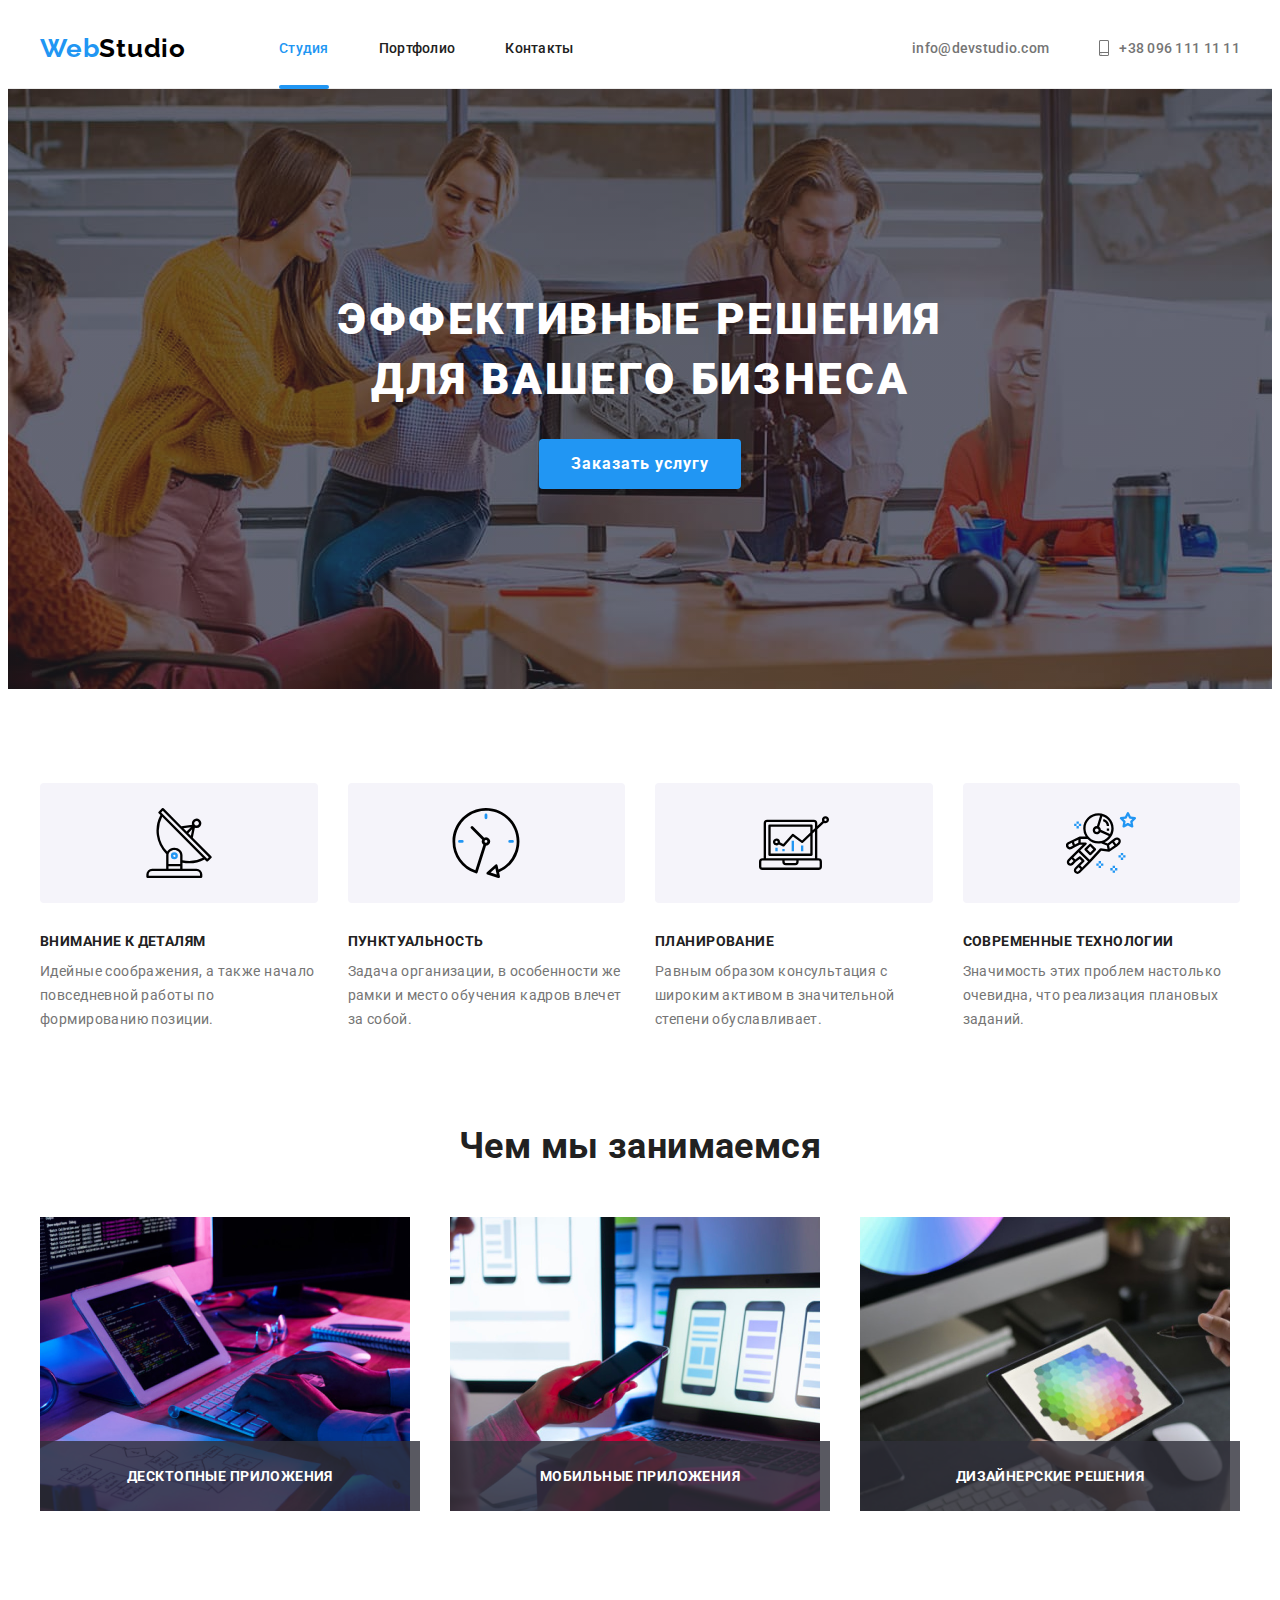
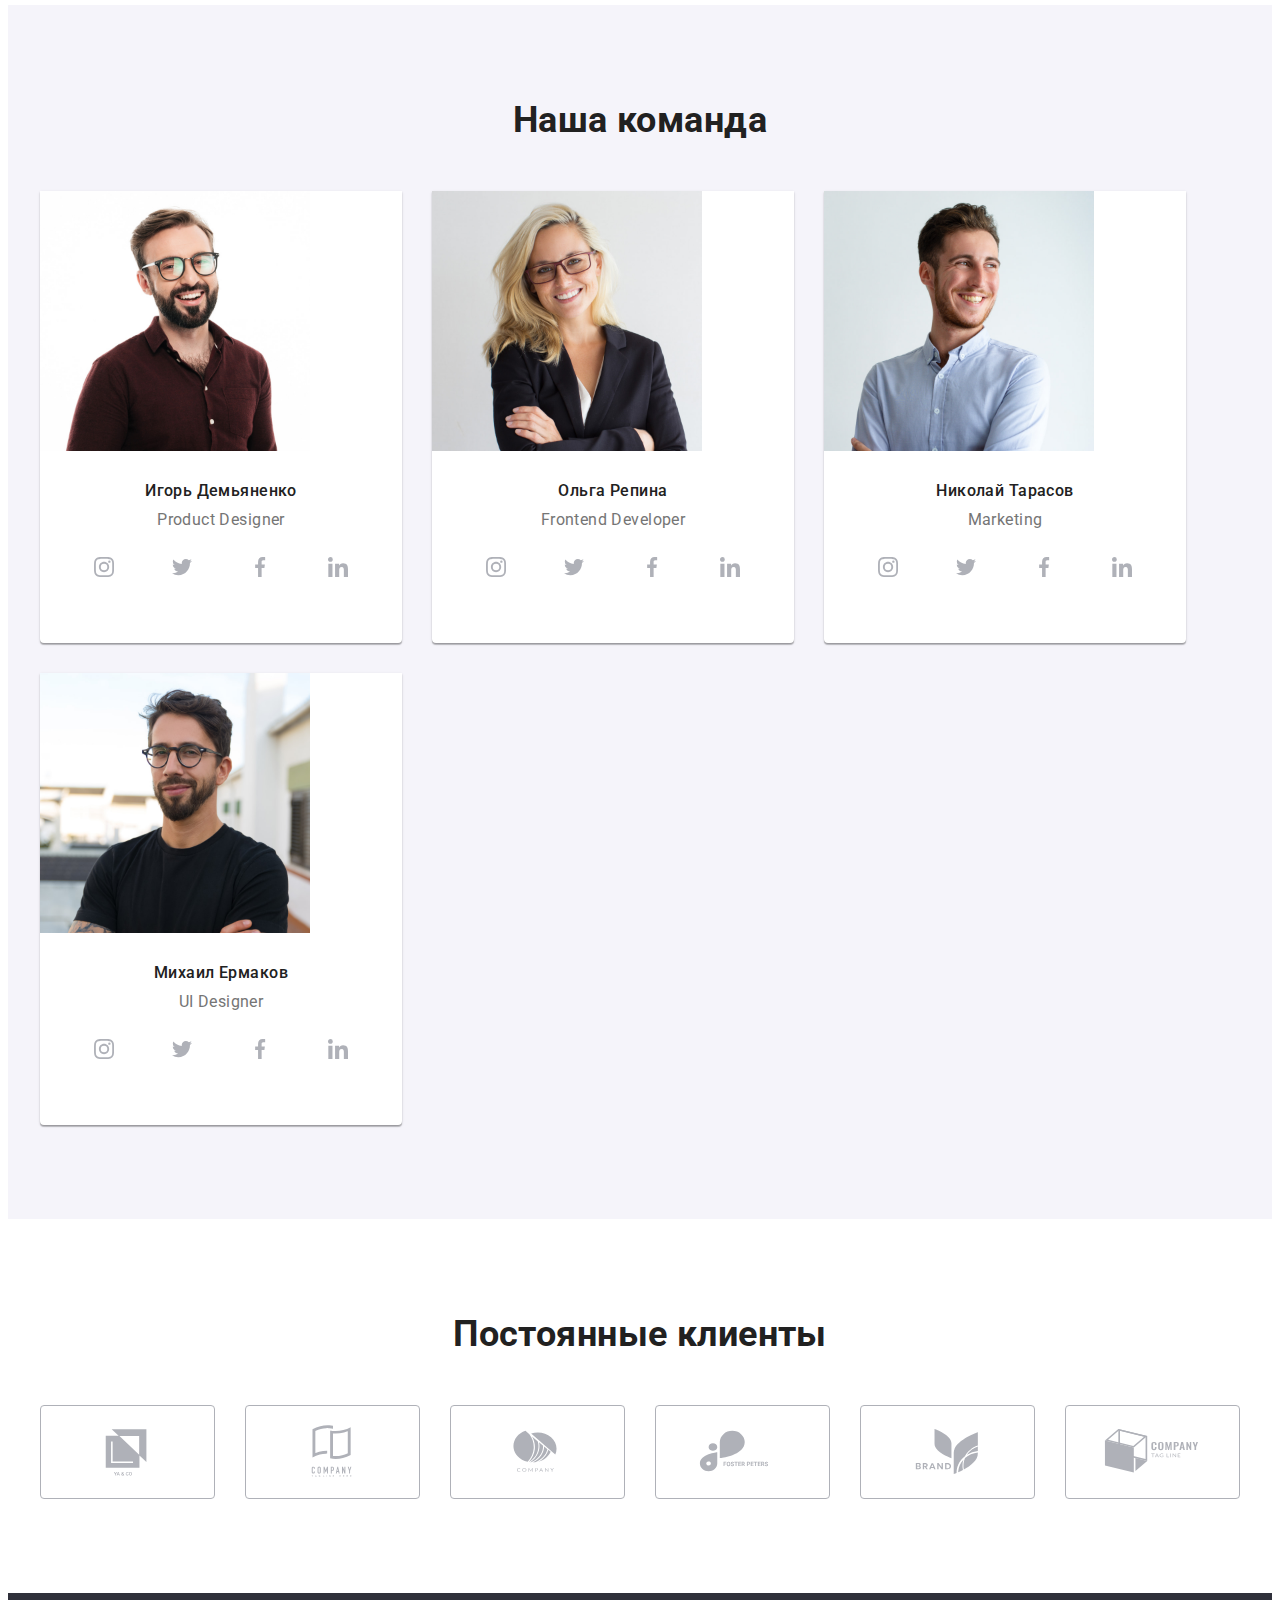
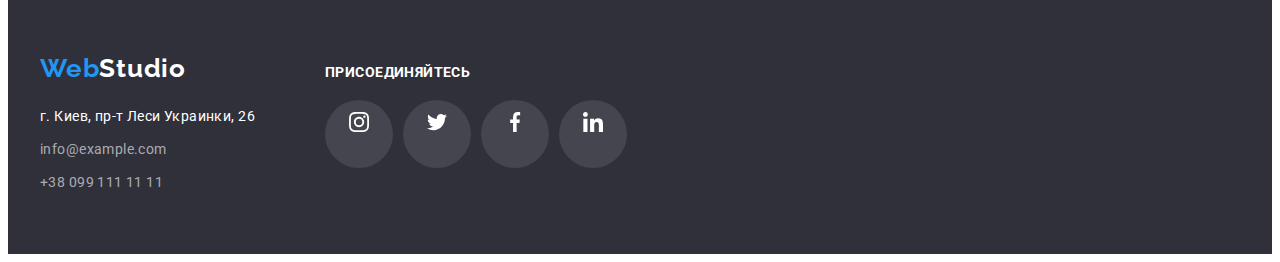
==== index.html @ 246aeffb "Initial commit" ====
<!DOCTYPE html>
<html lang="ru">

<head>
  <meta charset="UTF-8" />
  <meta http-equiv="X-UA-Compatible" content="IE=edge" />
  <meta name="viewport" content="width=device-width, initial-scale=1.0" />
  <title>WebStudio</title>
  <!-- Fonts -->
  <link rel="preconnect" href="https://fonts.googleapis.com" />
  <link rel="preconnect" href="https://fonts.gstatic.com" crossorigin />
  <link href="https://fonts.googleapis.com/css2?family=Raleway:wght@700&family=Roboto:wght@400;500;700;900&display=swap"
    rel="stylesheet" />
  <!-- Normalize -->
  <link rel="stylesheet" href="https://cdnjs.cloudflare.com/ajax/libs/modern-normalize/1.1.0/modern-normalize.min.css"
    integrity="sha512-wpPYUAdjBVSE4KJnH1VR1HeZfpl1ub8YT/NKx4PuQ5NmX2tKuGu6U/JRp5y+Y8XG2tV+wKQpNHVUX03MfMFn9Q=="
    crossorigin="anonymous" referrerpolicy="no-referrer" />
  <!-- Custom styles -->
  <link rel="stylesheet" href="./css/styles.css" />
</head>

<body data-page>
  <!-- Header section -->
  <header class="header">
    <div class="container header-container">
      <a href="./index.html" lang="en" class="logo link">Web<span class="logo-black">Studio</span></a>
      <nav class="header-nav">
        <ul class="nav-list list">
          <li class="header-item">
            <a href="./index.html" class="header-link header-link-current link">Студия</a>
          </li>
          <li class="header-item">
            <a href="./portfolio.html" class="header-link link">Портфолио</a>
          </li>
          <li class="header-item"><a href="" class="header-link link">Контакты</a></li>
        </ul>
      </nav>
      <ul class="contact-list list">
        <li class="header-contact">
          <a href="mailto:info@devstudio.com" class="header-contact-link link" h3 <svg width="16" height="12"
            class="header-icon">
            <use href="./images/icons.svg#mail"></use>
            </svg>info@devstudio.com
          </a>
        </li>
        <li class="header-contact">
          <a href="tel:+380961111111" class="header-contact-link link">
            <svg width="10" height="16" class="header-icon">
              <use href="./images/icons.svg#phone"></use>
            </svg>+38 096 111 11 11
          </a>
        </li>
      </ul>
    </div>
  </header>
  <!-- Main section -->
  <main>
    <!-- Hero section -->
    <section class="hero">
      <div class="container">
        <h1 class="hero-title">Эффективные решения для вашего бизнеса</h1>
        <button type="button" class="hero-btn btn" data-modal-open>Заказать услугу</button>
      </div>
    </section>
    <!-- About section -->
    <section class="about section">
      <div class="container">
        <h2 class="section-title visually-hidden">Сильные качества</h2>
        <ul class="about-list list card-set">
          <li class="about-item card-item">
            <div class="about-wrapper">
              <svg width="70" height="70" class="about-icons">
                <use href="./images/icons.svg#antenna"></use>
              </svg>
            </div>
            <h3 class="about-uppertitle">Внимание к деталям</h3>
            <p class="about-text">
              Идейные соображения, а также начало повседневной работы по формированию позиции.
            </p>
          </li>
          <li class="about-item card-item">
            <div class="about-wrapper">
              <svg width="70" height="70" class="about-icons">
                <use href="./images/icons.svg#clock"></use>
              </svg>
            </div>
            <h3 class="about-uppertitle">Пунктуальность</h3>
            <p class="about-text">
              Задача организации, в особенности же рамки и место обучения кадров влечет за собой.
            </p>
          </li>
          <li class="about-item card-item">
            <div class="about-wrapper">
              <svg width="70" height="70" class="about-icons">
                <use href="./images/icons.svg#diagram"></use>
              </svg>
            </div>
            <h3 class="about-uppertitle">Планирование</h3>
            <p class="about-text">
              Равным образом консультация с широким активом в значительной степени обуславливает.
            </p>
          </li>
          <li class="about-item card-item">
            <div class="about-wrapper">
              <svg width="70" height="70" class="about-icons">
                <use href="./images/icons.svg#astronaut"></use>
              </svg>
            </div>
            <h3 class="about-uppertitle">Современные технологии</h3>
            <p class="about-text">
              Значимость этих проблем настолько очевидна, что реализация плановых заданий.
            </p>
          </li>
        </ul>
      </div>
    </section>
    <!-- Work section -->
    <section class="work section">
      <div class="container">
        <h2 class="section-title">Чем мы занимаемся</h2>
        <ul class="work-list list card-set">
          <li class="work-item card-item">
            <img src="./images/work/box1.jpg" alt="Написание программного кода" width="370" height="294"
              class="work-img" />
            <h3 class="work-uppertitle">Десктопные приложения</h3>
          </li>
          <li class="work-item card-item">
            <img src="./images/work/box2.jpg" alt="Разработка мобильных приложений" width="370" height="294"
              class="work-img" />
            <h3 class="work-uppertitle">Мобильные приложения</h3>
          </li>
          <li class="work-item card-item">
            <img src="./images/work/box3.jpg" alt="дизайнерский подбор цветового решения" width="370" height="294"
              class="work-img" />
            <h3 class="work-uppertitle">Дизайнерские решения</h3>
          </li>
        </ul>
      </div>
    </section>
    <!-- Team section -->
    <section class="team section">
      <div class="container">
        <h2 class="section-title team-title">Наша команда</h2>
        <ul class="team-list list card-set">
          <li class="team-item card-item">
            <img src="./images/team/igor.jpg" alt="Игорь Демьяненко" width="270" height="260" class="team-img" />
            <div class="team-wrapper">
              <h3 class="team-uppertitle">Игорь Демьяненко</h3>
              <p lang="en" class="team-text">Product Designer</p>
              <ul class="socials list">
                <li class="socials-item">
                  <a href="" class="link socials-link" target="_blank" rel="noopener noreferrer nofollow"
                    aria-label="instagram">
                    <svg width="20" height="20" class="social-icon">
                      <use href="./images/icons.svg#instagram"></use>
                    </svg>
                  </a>
                </li>
                <li class="socials-item">
                  <a href="" class="link socials-link" target="_blank" rel="noopener noreferrer nofollow"
                    aria-label="twitter">
                    <svg width="20" height="20" class="social-icon">
                      <use href="./images/icons.svg#twitter"></use>
                    </svg>
                  </a>
                </li>
                <li class="socials-item">
                  <a href="" class="link socials-link" target="_blank" rel="noopener noreferrer nofollow"
                    aria-label="facebook">
                    <svg width="20" height="20" class="social-icon">
                      <use href="./images/icons.svg#facebook"></use>
                    </svg>
                  </a>
                </li>
                <li class="socials-item">
                  <a href="" class="link socials-link" target="_blank" rel="noopener noreferrer nofollow"
                    aria-label="linkedin">
                    <svg width="20" height="20" class="social-icon">
                      <use href="./images/icons.svg#linkedin"></use>
                    </svg>
                  </a>
                </li>
              </ul>
            </div>
          </li>
          <li class="team-item card-item">
            <img src="./images/team/olga.jpg" alt="Ольга Репина" width="270" height="260" class="team-img" />
            <div class="team-wrapper">
              <h3 class="team-uppertitle">Ольга Репина</h3>
              <p lang="en" class="team-text">Frontend Developer</p>
              <ul class="socials list">
                <li class="socials-item">
                  <a href="" class="link socials-link" target="_blank" rel="noopener noreferrer nofollow"
                    aria-label="instagram">
                    <svg width="20" height="20" class="social-icon">
                      <use href="./images/icons.svg#instagram"></use>
                    </svg>
                  </a>
                </li>
                <li class="socials-item">
                  <a href="" class="link socials-link" target="_blank" rel="noopener noreferrer nofollow"
                    aria-label="twitter">
                    <svg width="20" height="20" class="social-icon">
                      <use href="./images/icons.svg#twitter"></use>
                    </svg>
                  </a>
                </li>
                <li class="socials-item">
                  <a href="" class="link socials-link" target="_blank" rel="noopener noreferrer nofollow"
                    aria-label="facebook">
                    <svg width="20" height="20" class="social-icon">
                      <use href="./images/icons.svg#facebook"></use>
                    </svg>
                  </a>
                </li>
                <li class="socials-item">
                  <a href="" class="link socials-link" target="_blank" rel="noopener noreferrer nofollow"
                    aria-label="linkedin">
                    <svg width="20" height="20" class="social-icon">
                      <use href="./images/icons.svg#linkedin"></use>
                    </svg>
                  </a>
                </li>
              </ul>
            </div>
          </li>
          <li class="team-item card-item">
            <img src="./images/team/nikolai.jpg" alt="Николай Тарасов" width="270" height="260" class="team-img" />
            <div class="team-wrapper">
              <h3 class="team-uppertitle">Николай Тарасов</h3>
              <p lang="en" class="team-text">Marketing</p>
              <ul class="socials list">
                <li class="socials-item">
                  <a href="" class="link socials-link" target="_blank" rel="noopener noreferrer nofollow"
                    aria-label="instagram">
                    <svg width="20" height="20" class="social-icon">
                      <use href="./images/icons.svg#instagram"></use>
                    </svg>
                  </a>
                </li>
                <li class="socials-item">
                  <a href="" class="link socials-link" target="_blank" rel="noopener noreferrer nofollow"
                    aria-label="twitter">
                    <svg width="20" height="20" class="social-icon">
                      <use href="./images/icons.svg#twitter"></use>
                    </svg>
                  </a>
                </li>
                <li class="socials-item">
                  <a href="" class="link socials-link" target="_blank" rel="noopener noreferrer nofollow"
                    aria-label="facebook">
                    <svg width="20" height="20" class="social-icon">
                      <use href="./images/icons.svg#facebook"></use>
                    </svg>
                  </a>
                </li>
                <li class="socials-item">
                  <a href="" class="link socials-link" target="_blank" rel="noopener noreferrer nofollow"
                    aria-label="linkedin">
                    <svg width="20" height="20" class="social-icon">
                      <use href="./images/icons.svg#linkedin"></use>
                    </svg>
                  </a>
                </li>
              </ul>
            </div>
          </li>
          <li class="team-item card-item">
            <img src="./images/team/mihail.jpg" alt="Михаил Ермаков" width="270" height="260" class="team-img" />
            <div class="team-wrapper">
              <h3 class="team-uppertitle">Михаил Ермаков</h3>
              <p lang="en" class="team-text">UI Designer</p>
              <ul class="socials list">
                <li class="socials-item">
                  <a href="" class="link socials-link" target="_blank" rel="noopener noreferrer nofollow"
                    aria-label="instagram">
                    <svg width="20" height="20" class="social-icon">
                      <use href="./images/icons.svg#instagram"></use>
                    </svg>
                  </a>
                </li>
                <li class="socials-item">
                  <a href="" class="link socials-link" target="_blank" rel="noopener noreferrer nofollow"
                    aria-label="twitter">
                    <svg width="20" height="20" class="social-icon">
                      <use href="./images/icons.svg#twitter"></use>
                    </svg>
                  </a>
                </li>
                <li class="socials-item">
                  <a href="" class="link socials-link" target="_blank" rel="noopener noreferrer nofollow"
                    aria-label="facebook">
                    <svg width="20" height="20" class="social-icon">
                      <use href="./images/icons.svg#facebook"></use>
                    </svg>
                  </a>
                </li>
                <li class="socials-item">
                  <a href="" class="link socials-link" target="_blank" rel="noopener noreferrer nofollow"
                    aria-label="linkedin">
                    <svg width="20" height="20" class="social-icon">
                      <use href="./images/icons.svg#linkedin"></use>
                    </svg>
                  </a>
                </li>
              </ul>
            </div>
          </li>
        </ul>
      </div>
    </section>
    <!-- Clients section -->
    <section class="clients section">
      <div class="container">
        <h2 class="section-title clients-title">Постоянные клиенты</h2>
        <ul class="card-set list clients-list">
          <li class="clients-item card-item">
            <a href="" class="link clients-link">
              <svg width="106" height="60" class="clients-icons">
                <use href="./images/icons.svg#logo-1"></use>
              </svg>
            </a>
          </li>
          <li class="clients-item card-item">
            <a href="" class="link clients-link">
              <svg width="106" height="60" class="clients-icons">
                <use href="./images/icons.svg#logo-2"></use>
              </svg>
            </a>
          </li>
          <li class="clients-item card-item">
            <a href="" class="link clients-link">
              <svg width="106" height="60" class="clients-icons">
                <use href="./images/icons.svg#logo-3"></use>
              </svg>
            </a>
          </li>
          <li class="clients-item card-item">
            <a href="" class="link clients-link">
              <svg width="106" height="60" class="clients-icons">
                <use href="./images/icons.svg#logo-4"></use>
              </svg>
            </a>
          </li>
          <li class="clients-item card-item">
            <a href="" class="link clients-link">
              <svg width="106" height="60" class="clients-icons">
                <use href="./images/icons.svg#logo-5"></use>
              </svg>
            </a>
          </li>
          <li class="clients-item card-item">
            <a href="" class="link clients-link">
              <svg width="106" height="60" class="clients-icons">
                <use href="./images/icons.svg#logo-6"></use>
              </svg>
            </a>
          </li>
        </ul>
      </div>
    </section>
  </main>
  <!-- Footer section -->
  <footer class="footer">
    <div class="container footer-container">
      <div class="address-container">
        <a href="./index.html" lang="en" class="logo link logo-footer">Web<span class="logo-white">Studio</span></a>
        <address class="address">
          <ul class="address-list list">
            <li class="address-item">
              <a href="https://goo.gl/maps/ze5Cd1obeBFwj9Hn6" target="_blank" rel="noopener noreferrer nofollow"
                class="address-link link">г. Киев, пр-т Леси Украинки, 26</a>
            </li>
            <li class="address-item">
              <a href="mailto:info@example.com" class="address-link address-contact link">info@example.com</a>
            </li>
            <li class="address-item">
              <a href="tel:+380991111111" class="address-link address-contact link">+38 099 111 11 11</a>
            </li>
          </ul>
        </address>
      </div>
      <div class="footer-socials">
        <h2 class="section-title footer-socials-title">присоединяйтесь</h2>
        <ul class="socials list">
          <li class="socials-item">
            <a href="" class="link socials-link" target="_blank" rel="noopener noreferrer nofollow"
              aria-label="instagram">
              <svg width="20" height="20" class="social-icon">
                <use href="./images/icons.svg#instagram"></use>
              </svg>
            </a>
          </li>
          <li class="socials-item">
            <a href="" class="link socials-link" target="_blank" rel="noopener noreferrer nofollow"
              aria-label="twitter">
              <svg width="20" height="20" class="social-icon">
                <use href="./images/icons.svg#twitter"></use>
              </svg>
            </a>
          </li>
          <li class="socials-item">
            <a href="" class="link socials-link" target="_blank" rel="noopener noreferrer nofollow"
              aria-label="facebook">
              <svg width="20" height="20" class="social-icon">
                <use href="./images/icons.svg#facebook"></use>
              </svg>
            </a>
          </li>
          <li class="socials-item">
            <a href="" class="link socials-link" target="_blank" rel="noopener noreferrer nofollow"
              aria-label="linkedin">
              <svg width="20" height="20" class="social-icon">
                <use href="./images/icons.svg#linkedin"></use>
              </svg>
            </a>
          </li>
        </ul>
      </div>
    </div>
  </footer>
  <!-- Modal window -->
  <div class="backdrop is-hidden" data-modal>
    <div class="modal">
      <button class="modal-btn" data-modal-close>
        <svg width="11" height="11" class="modal-btn-icon">
          <use href="./images/icons.svg#xmark"></use>
        </svg>
      </button>
    </div>
  </div>

  <!-- Scripts -->
  <script src="./js/modal.js"></script>
</body>

</html>
---- css/styles.css ----
:root {
  /* Fonts */
  --main-font: 'Roboto', sans-serif;
  --secondary-font: 'Raleway', sans-serif;
  /* Text colors */
  --main-txt-cl: #212121;
  --accent-txt-cl: #2196f3;
  --grey-txt-cl: #757575;
  --wh-txt-cl: #ffffff;
  --bl-txt-cl: #000000;
  --fill: #afb1b8;
  --address-cl: rgba(255, 255, 255, 0.6);
  /* Bg colors */
  --dark-bg-cl: #2f303a;
  --grey-bg-cl: #f5f4fa;
  /* Border */
  --border-cl: #ececec;
  --border-sec-cl: #eeeeee;
  /* Others */
  --indent: 30px;
  --items: 4;
  --duration: 250ms;
  --timing-function: cubic-bezier(0.4, 0, 0.2, 1);
}

/* Html */
/* html {
  box-sizing: border-box;
}

*,
*::before,
*::after {
  box-sizing: inherit;
} */

/* Body */
body {
  font-family: var(--main-font);

  color: var(--main-txt-cl);

  font-weight: 400;
  font-size: 14px;
  line-height: calc(24 / 14);
  letter-spacing: 0.03em;

  color: var(--grey-txt-cl);
}

/* Reset style */
.link {
  text-decoration: none;
  color: currentColor;
}

.list {
  list-style: none;
}

h1,
h2,
h3,
h4,
h5,
h6,
p {
  margin: 0;
}

ul,
ol {
  margin: 0;
  padding: 0;
}

img {
  display: block;
  max-width: 100%;
  height: auto;
}

.section {
  padding-top: 94px;
  padding-bottom: 94px;
}

.section-title {
  font-weight: 700;
  font-size: 36px;
  line-height: calc(42 / 36);

  text-align: center;

  color: var(--main-txt-cl);

  margin-bottom: 50px;
}

.container {
  width: 1200px;
  padding-left: 15px;
  padding-right: 15px;
  margin-left: auto;
  margin-right: auto;
}

/* Button styles */

.btn {
  font-family: inherit;
  font-size: 16px;
  cursor: pointer;
  border: none;

  transition-property: color, background-color;
  transition-duration: var(--duration);
  transition-timing-function: var(--timing-function);
}

.btn:hover,
.btn:focus {
  color: var(--wh-txt-cl);
  background-color: var(--accent-txt-cl);
}

.card-set {
  display: flex;
  align-items: center;
  flex-wrap: wrap;
  gap: var(--indent);
}

.card-item {
  flex-basis: calc((100% - var(--indent) * (var(--items) - 1)) / var(--items));
}

/* Logo */
.logo {
  font-family: 'Raleway';
  font-style: normal;
  font-weight: 700;
  font-size: 26px;
  line-height: 31px;
  letter-spacing: 0.03em;
  color: var(--accent-txt-cl);
}

.logo-black {
  color: var(--bl-txt-cl);
}

.logo-white {
  color: var(--wh-txt-cl);
}

/* Header section */
header.header {
  font-weight: 500;
  line-height: calc(16 / 14);
  letter-spacing: 0.02em;
  border-bottom: 1px solid var(--border-cl);
}

.header .logo {
  margin-right: 93px;
}

.header-link {
  display: flex;
  align-items: center;
  padding-top: 32px;
  padding-bottom: 32px;
  color: var(--main-txt-cl);

  transition-property: color;
  transition-duration: var(--duration);
  transition-timing-function: var(--timing-function);
}

.header-item {
  position: relative;
}

.header-link:hover,
.header-link:focus {
  color: var(--accent-txt-cl);
}

.header-link-current {
  color: var(--accent-txt-cl);
}

.header-link-current::after {
  content: '';
  position: absolute;
  bottom: -1px;
  left: 0;
  display: block;
  width: 100%;
  height: 4px;
  background-color: var(--accent-txt-cl);
  border-radius: 2px;
}

.header-icon {
  fill: currentColor;
}

.header-contact-link:hover,
.header-contact-link:focus {
  color: var(--accent-txt-cl);
}

/* .header-contact-link:hover .header-icon {
  fill: var(--accent-txt-cl);
} */

.header-container {
  display: flex;
  align-items: center;
}

.header-nav {
  display: flex;
  align-items: center;
}

.nav-list {
  display: flex;
  align-items: center;
  gap: 50px;
}

.contact-list {
  display: flex;
  align-items: center;
  margin-left: auto;
  gap: 50px;
}

.header-contact-link {
  display: flex;
  align-items: center;
  gap: 10px;
  padding-top: 32px;
  padding-bottom: 32px;

  transition-property: color;
  transition-duration: var(--duration);
  transition-timing-function: var(--timing-function);
}

/* Main */

/* Hero section */
.hero {
  /* background-color: var(--dark-bg-cl); */
  text-align: center;
  padding-top: 200px;
  padding-bottom: 200px;
  background: linear-gradient(rgba(47, 48, 58, 0.4), rgba(47, 48, 58, 0.4)),
    url(../images/background/hero-bg.jpg);
  background-repeat: no-repeat;
  background-position: center;
  background-size: 1600px auto;
}

.hero-title {
  margin-left: auto;
  margin-right: auto;
  font-weight: 900;
  font-size: 44px;
  line-height: calc(60 / 44);
  text-align: center;
  letter-spacing: 0.06em;
  text-transform: uppercase;
  color: var(--wh-txt-cl);
  max-width: 696px;
  margin-bottom: 30px;
}

.hero-btn {
  margin-left: auto;
  margin-right: auto;
  padding: 10px 32px;
  font-weight: 700;
  line-height: calc(30 / 16);
  display: flex;
  align-items: center;
  text-align: center;
  letter-spacing: 0.06em;
  color: #ffffff;
  background-color: var(--accent-txt-cl);
  box-shadow: 0px 4px 4px rgba(0, 0, 0, 0.15);
  border-radius: 4px;
}

/* About section */
.visually-hidden {
  position: absolute;
  white-space: nowrap;
  width: 1px;
  height: 1px;
  overflow: hidden;
  border: 0;
  padding: 0;
  clip: rect(0 0 0 0);
  clip-path: inset(50%);
  margin: -1px;
}

.about-uppertitle {
  font-weight: 700;
  font-size: 14px;
  line-height: calc(16 / 14);
  text-transform: uppercase;
  color: var(--main-txt-cl);
  margin-bottom: 10px;
}

.about-wrapper {
  display: flex;
  align-items: center;
  justify-content: center;
  padding: 25px 100px;
  background: var(--grey-bg-cl);
  border-radius: 4px;
  margin-bottom: 30px;
}

/* Work section */
.work {
  padding-top: 0;
}

.work-item {
  --items: 3;
  position: relative;
}

.work-uppertitle {
  position: absolute;
  bottom: 0;
  left: 0;
  width: 100%;
  font-weight: 700;
  font-size: 14px;
  line-height: calc(16 / 14);
  text-align: center;
  text-transform: uppercase;
  color: var(--wh-txt-cl);
  text-align: center;
  background-color: rgba(47, 48, 58, 0.8);
  padding-top: 27px;
  padding-bottom: 27px;
}

/*  Team section */
.team {
  background-color: var(--grey-bg-cl);
  padding-top: 94px;
  padding-bottom: 94px;
}

.team-title {
  margin-bottom: 50px;
}

.team-item {
  background-color: var(--wh-txt-cl);
  box-shadow: 0px 1px 3px rgba(0, 0, 0, 0.12), 0px 1px 1px rgba(0, 0, 0, 0.14),
    0px 2px 1px rgba(0, 0, 0, 0.2);
  border-radius: 0px 0px 4px 4px;
}

.team-wrapper {
  padding: 30px;
}

.team-text,
.team-uppertitle {
  font-size: 16px;
  line-height: calc(19 / 16);
  text-align: center;
}

.team-uppertitle {
  font-weight: 500;
  color: var(--main-txt-cl);
  margin-bottom: 10px;
}

.team-text {
  margin-bottom: 16px;
}

.socials {
  display: flex;
  align-items: center;
  justify-content: center;
  gap: 10px;
}

.socials-link {
  display: flex;
  align-items: baseline;
  justify-content: center;
  width: 44px;
  height: 44px;
  background-color: var(--wh-txt-cl);
  border-radius: 50%;
  padding: 12px;

  transition-property: background-color;
  transition-duration: var(--duration);
  transition-timing-function: var(--timing-function);
}

.social-icon {
  fill: var(--fill);

  transition-property: fill;
  transition-duration: var(--duration);
  transition-timing-function: var(--timing-function);
}

.socials-link:hover,
.socials-link:focus {
  background-color: var(--accent-txt-cl);
}

.socials-link:hover .social-icon,
.socials-link:focus .social-icon {
  fill: var(--wh-txt-cl);
}

/* Clients section */
.clients-item {
  --items: 6;
}

.clients-link {
  display: flex;
  justify-content: center;
  align-items: center;
  padding: 16px 31px;
  border: 1px solid var(--fill);
  border-radius: 4px;

  transition-property: border;
  transition-duration: var(--duration);
  transition-timing-function: var(--timing-function);
}

.clients-icons {
  fill: var(--fill);

  transition-property: fill;
  transition-duration: var(--duration);
  transition-timing-function: var(--timing-function);
}

.clients-link:hover,
.clients-link:focus {
  border: 1px solid var(--accent-txt-cl);
}

.clients-link:hover .clients-icons,
.clients-link:focus .clients-icons {
  fill: var(--accent-txt-cl);
}

/* Footer section */
.footer {
  background-color: var(--dark-bg-cl);
  padding-top: 60px;
  padding-bottom: 60px;
}

.logo-footer {
  display: inline-block;
  margin-bottom: 20px;
}

address {
  display: block;
  font-style: normal;
}

.address-item {
  color: var(--wh-txt-cl);
}

.address-item {
  margin-bottom: 9px;
}

.address-item:last-child {
  margin-bottom: 0;
}

.address-contact {
  color: var(--address-cl);
}

.address-link {
  transition-property: color;
  transition-duration: var(--duration);
  transition-timing-function: var(--timing-function);
}

.address-link:hover,
.address-link:focus {
  color: var(--accent-txt-cl);
}

.footer-container {
  display: flex;
  flex-wrap: wrap;
  align-items: baseline;
  gap: 70px;
}

.footer-socials-title {
  text-align: start;
  text-transform: uppercase;
  font-size: 14px;
  line-height: calc(16 / 14);
  color: var(--wh-txt-cl);
  margin-bottom: 20px;
}

.footer .socials-link {
  background-color: rgba(255, 255, 255, 0.1);

  transition-property: background-color;
  transition-duration: var(--duration);
  transition-timing-function: var(--timing-function);
}

.footer .social-icon {
  fill: var(--wh-txt-cl);
}

.footer .socials-link:hover,
.footer .socials-link:focus {
  background-color: var(--accent-txt-cl);
}

/* Portfolio */

/* Filter section */
.filter-list {
  display: flex;
  align-items: center;
  justify-content: center;
  gap: 8px;
  margin-bottom: 50px;
}

.filter-btn {
  display: block;
  padding: 6px 22px;
  font-weight: 500;
  line-height: calc(26 / 16);
  text-align: center;
  letter-spacing: 0.03em;
  color: var(--main-txt-cl);
  background-color: var(--grey-bg-cl);
  border-radius: 4px;

  transition-property: color, background-color, box-shadow;
  transition-duration: var(--duration);
  transition-timing-function: var(--timing-function);
}

.filter-btn:hover,
.filter-btn:focus {
  color: var(--wh-txt-cl);
  background: var(--accent-txt-cl);
  box-shadow: 0px 3px 1px rgba(0, 0, 0, 0.1), 0px 1px 2px rgba(0, 0, 0, 0.08),
    0px 2px 2px rgba(0, 0, 0, 0.12);
}

/* Project */

.project-item {
  --items: 3;
}

.project-wrapper {
  padding: 20px 24px;
  background: var(--wh-txt-cl);
  border: 1px solid var(--border-sec-cl);
}

.project-title {
  font-weight: 700;
  font-size: 18px;
  line-height: 36px;
  letter-spacing: 0.06em;
  color: var(--main-txt-cl);
  margin-bottom: 4px;
}

.project-uppertitle {
  font-size: 16px;
  line-height: calc(30 / 16);
}

.project-link {
  display: block;

  transition-property: box-shadow;
  transition-duration: var(--duration);
  transition-timing-function: var(--timing-function);
}

.project-link:hover,
.project-link:focus {
  box-shadow: 0px 1px 1px rgba(0, 0, 0, 0.12), 0px 4px 4px rgba(0, 0, 0, 0.06),
    1px 4px 6px rgba(0, 0, 0, 0.16);
}

.project-thumb {
  position: relative;
  overflow: hidden;
}

.project-thumb-text {
  position: absolute;
  top: 0;
  left: 0;
  height: 100%;
  padding: 63px 24px;
  font-weight: 400;
  font-size: 18px;
  line-height: calc(28 / 18);
  color: var(--wh-txt-cl);
  background-color: rgba(33, 150, 243, 0.9);
  opacity: 0;

  transition-property: opacity, transform;
  transition-duration: var(--duration);
  transition-timing-function: var(--timing-function);
  transform: translateY(100%);
}

.project-link:hover .project-thumb-text,
.project-link:focus .project-thumb-text {
  opacity: 1;
  transform: translateY(0);
}

/* Modal window */
.backdrop {
  position: fixed;
  top: 0;
  left: 0;
  width: 100%;
  height: 100%;
  background-color: rgba(0, 0, 0, 0.2);
  z-index: 1000;
  display: flex;
  align-items: center;
  justify-content: center;

  transition-property: opacity, visibility;
  transition-duration: var(--duration);
  transition-timing-function: var(--timing-function);
}

.modal {
  position: relative;
  width: 528px;
  height: 581px;
  background-color: var(--wh-txt-cl);
  box-shadow: 0px 1px 3px rgba(0, 0, 0, 0.12), 0px 1px 1px rgba(0, 0, 0, 0.14),
    0px 2px 1px rgba(0, 0, 0, 0.2);
  border-radius: 4px;

  transition-property: transform;
  transition-duration: var(--duration);
  transition-timing-function: var(--timing-function);
}

.modal-btn {
  position: absolute;
  top: 17px;
  right: 17px;
  width: 30px;
  height: 30px;
  padding: 0;
  display: flex;
  align-items: center;
  justify-content: center;
  background-color: var(--wh-txt-cl);
  border: 1px solid rgba(0, 0, 0, 0.1);
  border-radius: 50%;
  cursor: pointer;
}

.backdrop.is-hidden {
  opacity: 0;
  visibility: hidden;
  pointer-events: none;
}

.backdrop.is-hidden .modal {
  transform: scale(0) rotate(90deg);
}

.no-scroll {
  overflow: hidden;
}
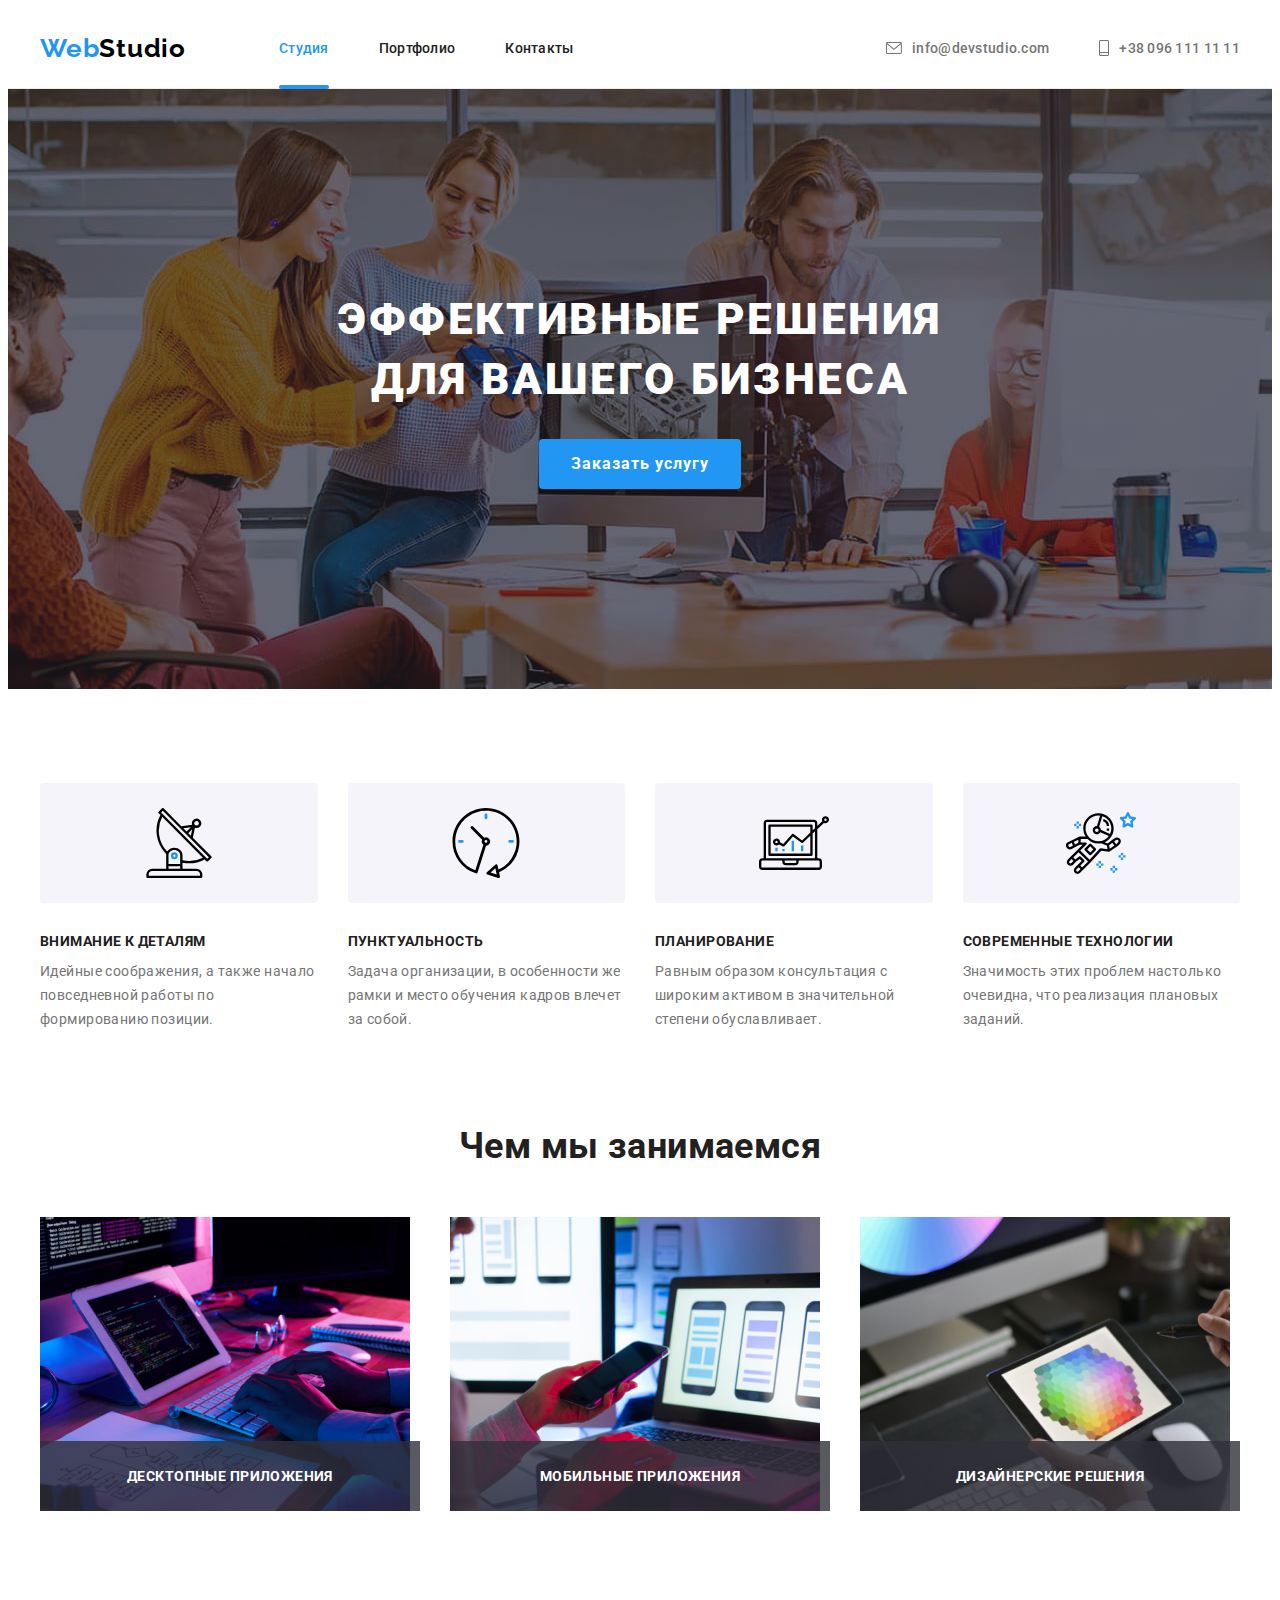
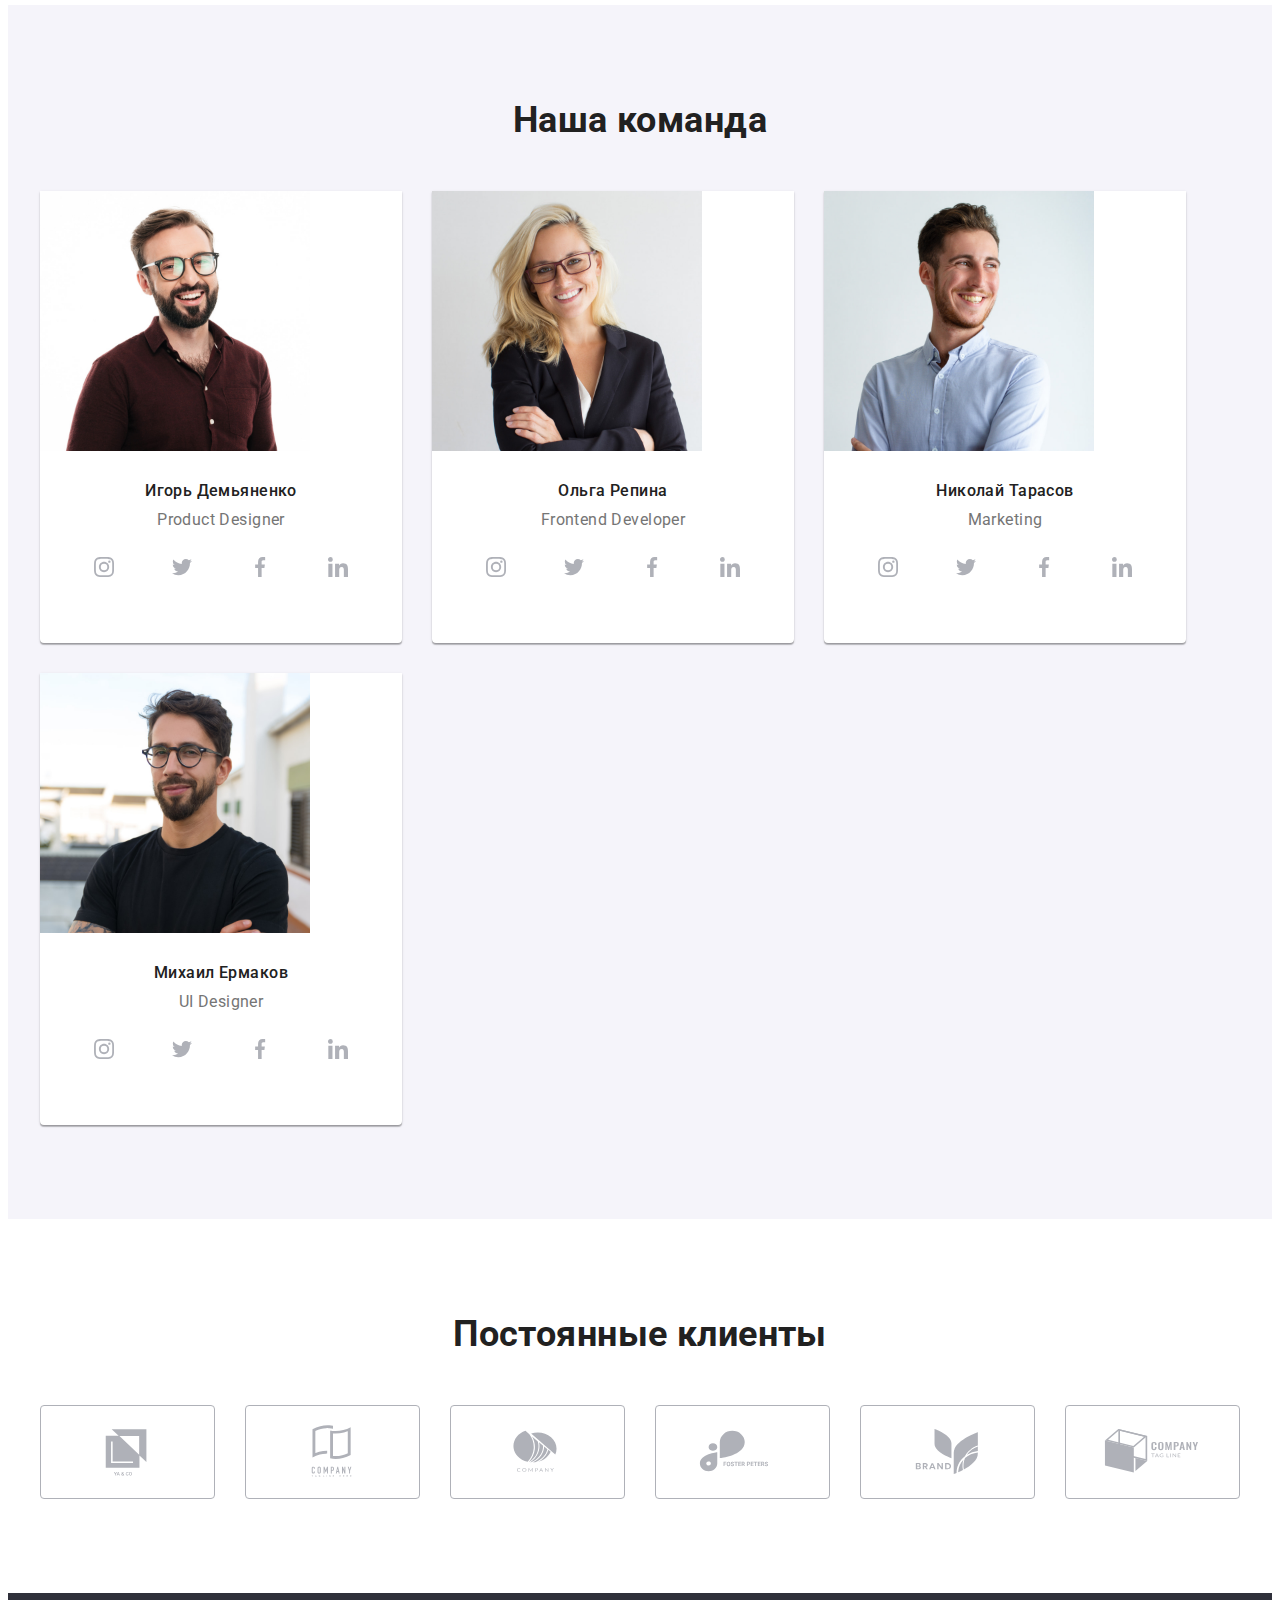
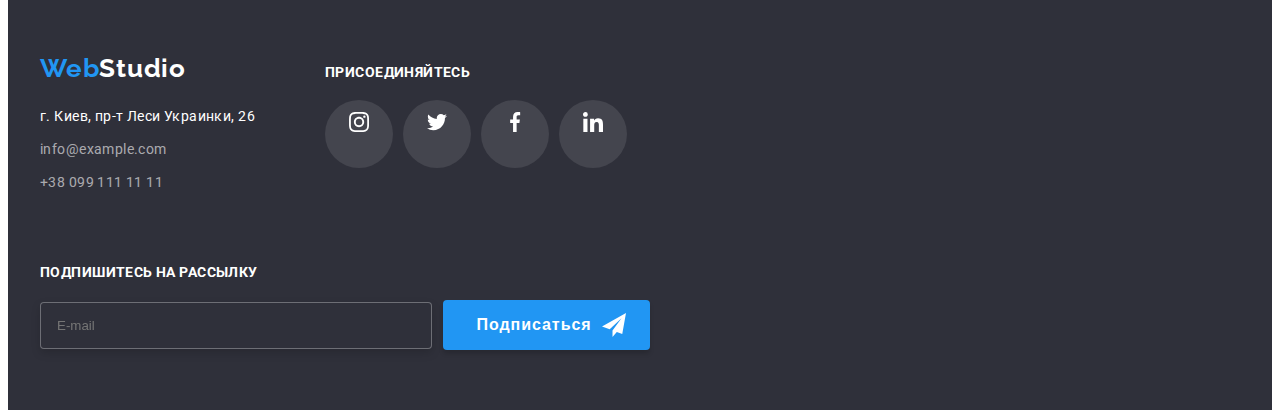
==== commit ede8f974: "create modal-form & footer-form" ====
--- a/index.html
+++ b/index.html
@@ -37,9 +37,9 @@
       </nav>
       <ul class="contact-list list">
         <li class="header-contact">
-          <a href="mailto:info@devstudio.com" class="header-contact-link link" h3 <svg width="16" height="12"
-            class="header-icon">
-            <use href="./images/icons.svg#mail"></use>
+          <a href="mailto:info@devstudio.com" class="header-contact-link link">
+            <svg width="16" height="12" class="header-icon">
+              <use href="./images/icons.svg#mail"></use>
             </svg>info@devstudio.com
           </a>
         </li>
@@ -417,16 +417,70 @@
           </li>
         </ul>
       </div>
+      <form class="footer-form">
+        <label class="footer-form-wrap">
+          <span class="footer-form-label">Подпишитесь на рассылку</span>
+          <input type="email" class="footer-form-input" name="e-mail" placeholder="E-mail">
+          <button type="submit" class="footer-form-btn">
+            <div class="footer-form-btn-wrap">Подписаться
+              <svg width="24" height="24" class="footer-form-icon">
+                <use href="./images/icons.svg#send"></use>
+              </svg>
+            </div>
+          </button>
+        </label>
+      </form>
     </div>
   </footer>
   <!-- Modal window -->
   <div class="backdrop is-hidden" data-modal>
     <div class="modal">
-      <button class="modal-btn" data-modal-close>
+      <button class="modal-btn" type="button" data-modal-close>
         <svg width="11" height="11" class="modal-btn-icon">
           <use href="./images/icons.svg#xmark"></use>
         </svg>
       </button>
+      <form name="register-form" class="register-form">
+        <strong class="register-form-title">Оставьте свои данные, мы вам перезвоним</strong>
+        <div class="register-form-group" role="group">
+          <label class="register-form-wrap">
+            <span class="register-form-label">Имя</span>
+            <input type="text" class="register-form-input" name="user-name" required>
+            <svg width="18" height="18" class="register-form-icon">
+              <use href="./images/icons.svg#form-man"></use>
+            </svg>
+          </label>
+          <label class="register-form-wrap">
+            <span class="register-form-label">Телефон</span>
+            <input type="tel" class="register-form-input" name="user-tel" required>
+            <svg width="18" height="18" class="register-form-icon">
+              <use href="./images/icons.svg#form-tel"></use>
+            </svg>
+          </label>
+          <label class="register-form-wrap">
+            <span class="register-form-label">Почта</span>
+            <input type="email" class="register-form-input" name="user-mail" required>
+            <svg width="18" height="18" class="register-form-icon">
+              <use href="./images/icons.svg#form-mail"></use>
+            </svg>
+          </label>
+          <label class="register-form-wrap">
+            <span class="register-form-label">Комментарий</span>
+            <textarea class="register-form-message" name="response" rows="10" placeholder="Введите текст"></textarea>
+          </label>
+        </div>
+        <label class="register-form-agreement">
+          <input class="register-checkbox visually-hidden" type="checkbox" name="agreement" required>
+          <svg width="16" height="15" class="register-icon">
+            <use class="register-icon-uncheck" href="./images/icons.svg#uncheck"></use>
+            <use class="register-icon-check" href="./images/icons.svg#check"></use>
+          </svg>
+          <span class="register-form-agreement-text">Соглашаюсь с рассылкой и принимаю <a href=""
+              class="register-form-agreement-link">Условия
+              договора</a></span>
+        </label>
+        <button type="submit" class="register-form-btn">Отправить</button>
+      </form>
     </div>
   </div>
 
--- a/css/styles.css
+++ b/css/styles.css
@@ -515,6 +515,10 @@
   color: var(--accent-txt-cl);
 }
 
+.footer-socials {
+  margin-right: 37px;
+}
+
 .footer-container {
   display: flex;
   flex-wrap: wrap;
@@ -581,6 +585,62 @@
   background: var(--accent-txt-cl);
   box-shadow: 0px 3px 1px rgba(0, 0, 0, 0.1), 0px 1px 2px rgba(0, 0, 0, 0.08),
     0px 2px 2px rgba(0, 0, 0, 0.12);
+}
+
+.footer-form {
+  text-align: left;
+}
+
+.footer-form-label {
+  display: block;
+  font-weight: 700;
+  line-height: calc(16 / 14);
+  text-transform: uppercase;
+  color: var(--wh-txt-cl);
+  margin-bottom: 20px;
+}
+
+.footer-form-input {
+  border: 1px solid rgba(33, 33, 33, 0.2);
+  border-radius: 4px;
+  padding: 15px 16px;
+  outline: transparent;
+  width: 358px;
+  border: 1px solid rgba(255, 255, 255, 0.3);
+  filter: drop-shadow(0px 4px 4px rgba(0, 0, 0, 0.15));
+  border-radius: 4px;
+  background-color: var(--dark-bg-cl);
+  margin-right: 8px;
+
+  color: var(--wh-txt-cl);
+}
+
+.footer-form-btn {
+  background-color: var(--accent-txt-cl);
+  box-shadow: 0px 4px 4px rgba(0, 0, 0, 0.15);
+  border-radius: 4px;
+  border: none;
+  padding: 10px 24px 10px 33px;
+  height: 50px;
+
+  font-weight: 700;
+  font-size: 16px;
+  line-height: calc(30 / 16);
+  text-align: center;
+  letter-spacing: 0.06em;
+  color: var(--wh-txt-cl);
+  cursor: pointer;
+}
+
+.footer-form-btn-wrap {
+  display: flex;
+  align-items: center;
+  justify-content: center;
+  gap: 10px;
+}
+
+.footer-form-icon {
+  fill: var(--wh-txt-cl);
 }
 
 /* Project */
@@ -674,7 +734,7 @@
 .modal {
   position: relative;
   width: 528px;
-  height: 581px;
+  min-height: 581px;
   background-color: var(--wh-txt-cl);
   box-shadow: 0px 1px 3px rgba(0, 0, 0, 0.12), 0px 1px 1px rgba(0, 0, 0, 0.14),
     0px 2px 1px rgba(0, 0, 0, 0.2);
@@ -683,6 +743,7 @@
   transition-property: transform;
   transition-duration: var(--duration);
   transition-timing-function: var(--timing-function);
+  padding: 40px;
 }
 
 .modal-btn {
@@ -699,6 +760,15 @@
   border: 1px solid rgba(0, 0, 0, 0.1);
   border-radius: 50%;
   cursor: pointer;
+
+  transition-property: fill;
+  transition-duration: var(--duration);
+  transition-timing-function: var(--timing-function);
+}
+
+.modal-btn:hover,
+.modal-btn:focus {
+  fill: var(--accent-txt-cl);
 }
 
 .backdrop.is-hidden {
@@ -714,3 +784,125 @@
 .no-scroll {
   overflow: hidden;
 }
+
+.register-form {
+  text-align: center;
+}
+
+.register-form-title {
+  display: block;
+  font-weight: 700;
+  font-size: 20px;
+  line-height: calc(23 / 20);
+  text-align: center;
+  color: var(--main-txt-cl);
+  margin-bottom: 12px;
+}
+
+.register-form-group {
+  margin-bottom: 20px;
+}
+
+.register-form-wrap {
+  display: block;
+  position: relative;
+  margin-bottom: 10px;
+}
+
+.register-form-wrap:last-child {
+  margin-bottom: 0px;
+}
+
+.register-form-label {
+  font-size: 12px;
+  line-height: calc(14 / 12);
+  letter-spacing: 0.01em;
+  color: var(--grey-txt-cl);
+  display: block;
+  text-align: left;
+  margin-bottom: 4px;
+}
+
+.register-form-input,
+.register-form-message {
+  border: 1px solid rgba(33, 33, 33, 0.2);
+  border-radius: 4px;
+  padding: 11px 12px;
+  padding-left: 42px;
+  outline: transparent;
+  width: 448px;
+}
+
+.register-form-message {
+  padding-left: 16px;
+  resize: none;
+  height: 120px;
+}
+
+.register-form-input:focus,
+.register-form-message:focus {
+  border-color: var(--accent-txt-cl);
+}
+
+.register-form-icon {
+  position: absolute;
+  bottom: 11px;
+  left: 12px;
+}
+
+.register-form-input:focus + .register-form-icon {
+  fill: var(--accent-txt-cl);
+}
+
+.register-form-agreement {
+  display: flex;
+  align-items: center;
+  justify-content: center;
+  gap: 8px;
+  margin-bottom: 30px;
+}
+
+.register-form-agreement-text {
+  color: var(--grey-txt-cl);
+  user-select: none;
+}
+
+.register-form-agreement-link {
+  color: var(--accent-txt-cl);
+}
+
+.register-checkbox:checked + .register-icon .register-icon-uncheck {
+  opacity: 0;
+}
+
+.register-checkbox:checked + .register-icon .register-icon-check {
+  opacity: 1;
+}
+
+.register-icon-check {
+  opacity: 0;
+  transition: opacity var(--duration) var(--timing-function);
+}
+
+.register-form-btn {
+  display: inline-flex;
+  align-items: center;
+  padding: 10px 55px;
+  cursor: pointer;
+  background-color: var(--accent-txt-cl);
+  box-shadow: 0px 4px 4px rgba(0, 0, 0, 0.15);
+  border-radius: 4px;
+  border: none;
+
+  font-weight: 700;
+  font-size: 16px;
+  line-height: calc(30 / 16);
+  display: flex;
+  align-items: center;
+  text-align: center;
+  letter-spacing: 0.06em;
+  color: var(--wh-txt-cl);
+
+  margin-left: auto;
+  margin-right: auto;
+}
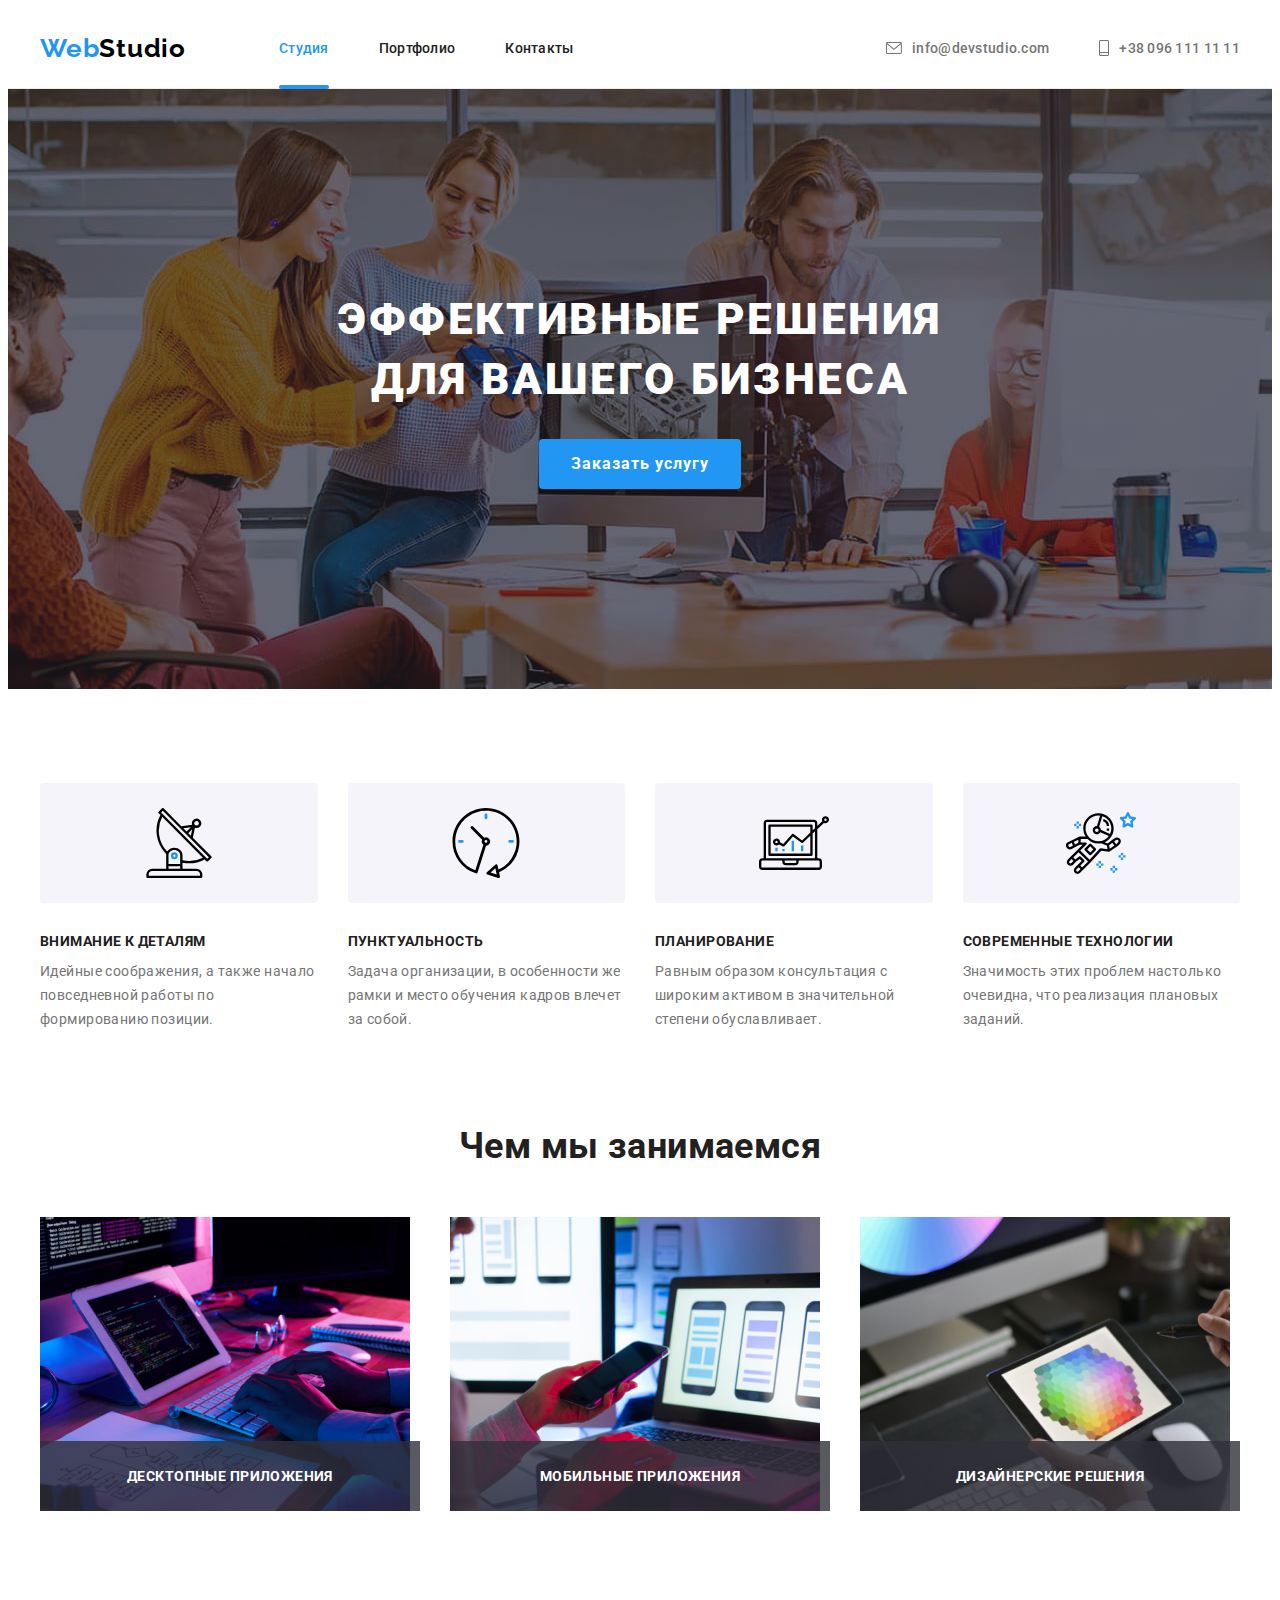
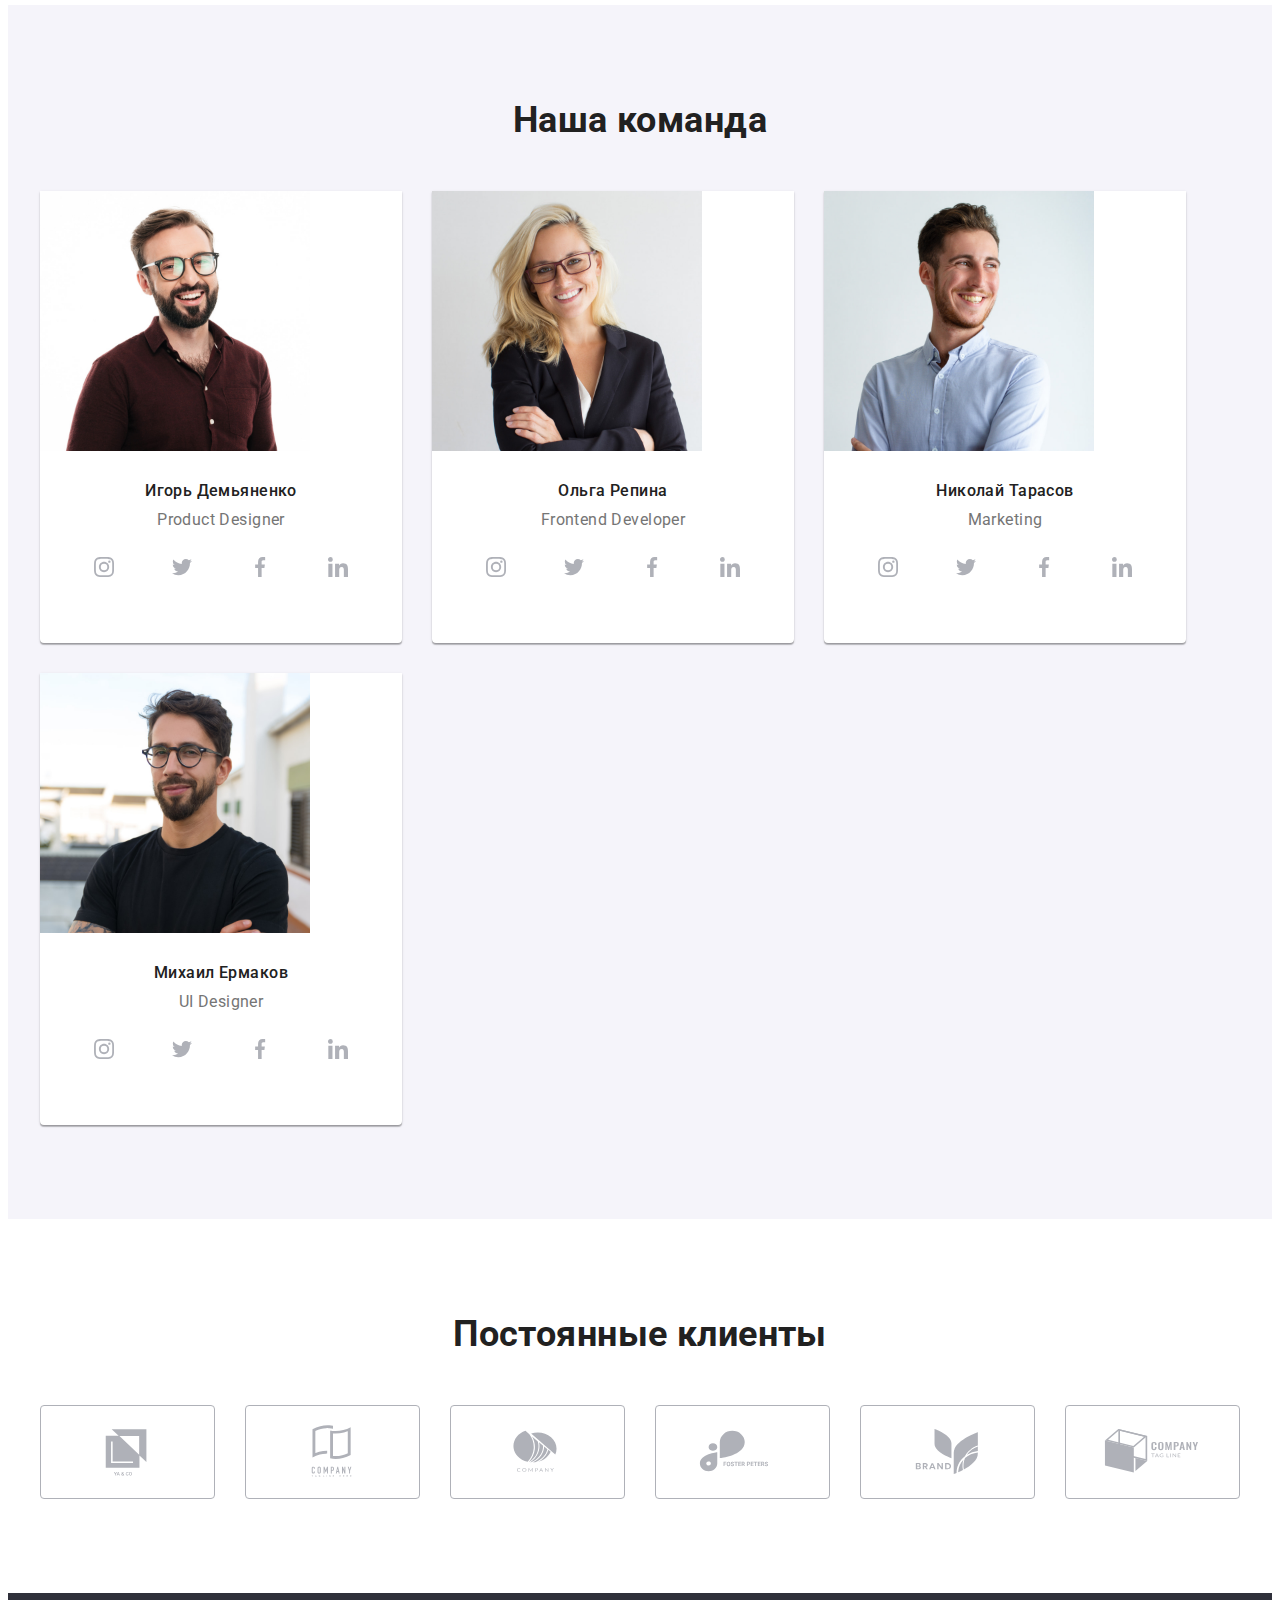
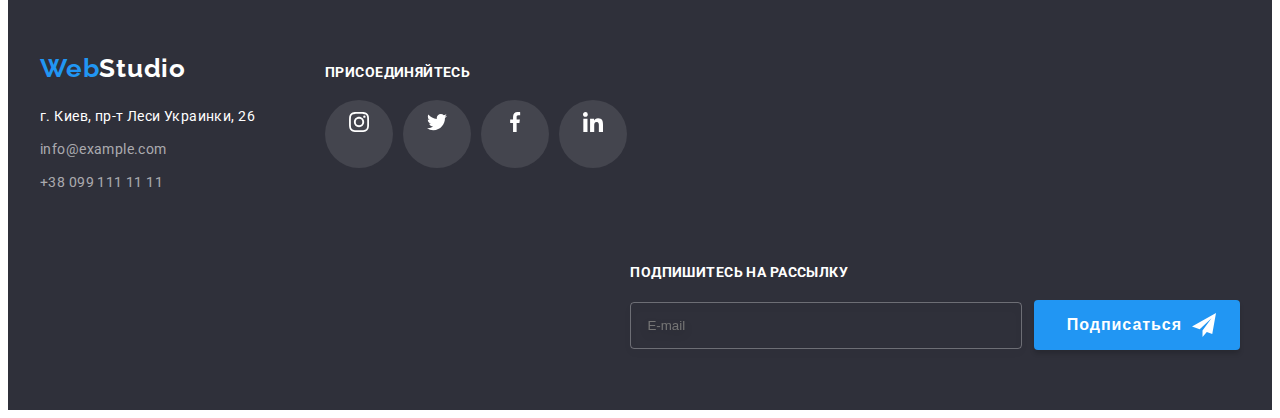
==== commit 9ead4601: "correct misstakes" ====
--- a/index.html
+++ b/index.html
@@ -59,7 +59,7 @@
     <section class="hero">
       <div class="container">
         <h1 class="hero-title">Эффективные решения для вашего бизнеса</h1>
-        <button type="button" class="hero-btn btn" data-modal-open>Заказать услугу</button>
+        <button type="button" class="register-form-btn btn" data-modal-open>Заказать услугу</button>
       </div>
     </section>
     <!-- About section -->
@@ -381,7 +381,7 @@
         </address>
       </div>
       <div class="footer-socials">
-        <h2 class="section-title footer-socials-title">присоединяйтесь</h2>
+        <b class="footer-title">присоединяйтесь</b>
         <ul class="socials list">
           <li class="socials-item">
             <a href="" class="link socials-link" target="_blank" rel="noopener noreferrer nofollow"
@@ -419,16 +419,16 @@
       </div>
       <form class="footer-form">
         <label class="footer-form-wrap">
-          <span class="footer-form-label">Подпишитесь на рассылку</span>
+          <b class="footer-title">Подпишитесь на рассылку</b>
           <input type="email" class="footer-form-input" name="e-mail" placeholder="E-mail">
-          <button type="submit" class="footer-form-btn">
-            <div class="footer-form-btn-wrap">Подписаться
-              <svg width="24" height="24" class="footer-form-icon">
-                <use href="./images/icons.svg#send"></use>
-              </svg>
-            </div>
-          </button>
         </label>
+        <button type="submit" class="footer-form-btn">
+          <span class="footer-form-btn-wrap">Подписаться
+            <svg width="24" height="24" class="footer-form-icon">
+              <use href="./images/icons.svg#send"></use>
+            </svg>
+          </span>
+        </button>
       </form>
     </div>
   </footer>
@@ -445,24 +445,30 @@
         <div class="register-form-group" role="group">
           <label class="register-form-wrap">
             <span class="register-form-label">Имя</span>
-            <input type="text" class="register-form-input" name="user-name" required>
-            <svg width="18" height="18" class="register-form-icon">
-              <use href="./images/icons.svg#form-man"></use>
-            </svg>
+            <span class="register-form-filed">
+              <input type="text" class="register-form-input" name="user-name" required>
+              <svg width="18" height="18" class="register-form-icon">
+                <use href="./images/icons.svg#form-man"></use>
+              </svg>
+            </span>
           </label>
           <label class="register-form-wrap">
             <span class="register-form-label">Телефон</span>
-            <input type="tel" class="register-form-input" name="user-tel" required>
-            <svg width="18" height="18" class="register-form-icon">
-              <use href="./images/icons.svg#form-tel"></use>
-            </svg>
+            <span class="register-form-filed">
+              <input type="tel" class="register-form-input" name="user-tel" required>
+              <svg width="18" height="18" class="register-form-icon">
+                <use href="./images/icons.svg#form-tel"></use>
+              </svg>
+            </span>
           </label>
           <label class="register-form-wrap">
             <span class="register-form-label">Почта</span>
-            <input type="email" class="register-form-input" name="user-mail" required>
-            <svg width="18" height="18" class="register-form-icon">
-              <use href="./images/icons.svg#form-mail"></use>
-            </svg>
+            <span class="register-form-filed">
+              <input type="email" class="register-form-input" name="user-mail" required>
+              <svg width="18" height="18" class="register-form-icon">
+                <use href="./images/icons.svg#form-mail"></use>
+              </svg>
+            </span>
           </label>
           <label class="register-form-wrap">
             <span class="register-form-label">Комментарий</span>
@@ -479,7 +485,7 @@
               class="register-form-agreement-link">Условия
               договора</a></span>
         </label>
-        <button type="submit" class="register-form-btn">Отправить</button>
+        <button type="submit" class="register-form-btn btn">Отправить</button>
       </form>
     </div>
   </div>
--- a/css/styles.css
+++ b/css/styles.css
@@ -280,13 +280,14 @@
   margin-bottom: 30px;
 }
 
-.hero-btn {
+.register-form-btn {
   margin-left: auto;
   margin-right: auto;
   padding: 10px 32px;
   font-weight: 700;
   line-height: calc(30 / 16);
   display: flex;
+  justify-content: center;
   align-items: center;
   text-align: center;
   letter-spacing: 0.06em;
@@ -294,6 +295,9 @@
   background-color: var(--accent-txt-cl);
   box-shadow: 0px 4px 4px rgba(0, 0, 0, 0.15);
   border-radius: 4px;
+  user-select: none;
+
+  min-width: 200px;
 }
 
 /* About section */
@@ -515,10 +519,6 @@
   color: var(--accent-txt-cl);
 }
 
-.footer-socials {
-  margin-right: 37px;
-}
-
 .footer-container {
   display: flex;
   flex-wrap: wrap;
@@ -526,10 +526,11 @@
   gap: 70px;
 }
 
-.footer-socials-title {
+.footer-title {
+  display: block;
+  font-weight: 700;
   text-align: start;
   text-transform: uppercase;
-  font-size: 14px;
   line-height: calc(16 / 14);
   color: var(--wh-txt-cl);
   margin-bottom: 20px;
@@ -552,52 +553,9 @@
   background-color: var(--accent-txt-cl);
 }
 
-/* Portfolio */
-
-/* Filter section */
-.filter-list {
-  display: flex;
-  align-items: center;
-  justify-content: center;
-  gap: 8px;
-  margin-bottom: 50px;
-}
-
-.filter-btn {
-  display: block;
-  padding: 6px 22px;
-  font-weight: 500;
-  line-height: calc(26 / 16);
-  text-align: center;
-  letter-spacing: 0.03em;
-  color: var(--main-txt-cl);
-  background-color: var(--grey-bg-cl);
-  border-radius: 4px;
-
-  transition-property: color, background-color, box-shadow;
-  transition-duration: var(--duration);
-  transition-timing-function: var(--timing-function);
-}
-
-.filter-btn:hover,
-.filter-btn:focus {
-  color: var(--wh-txt-cl);
-  background: var(--accent-txt-cl);
-  box-shadow: 0px 3px 1px rgba(0, 0, 0, 0.1), 0px 1px 2px rgba(0, 0, 0, 0.08),
-    0px 2px 2px rgba(0, 0, 0, 0.12);
-}
-
 .footer-form {
   text-align: left;
-}
-
-.footer-form-label {
-  display: block;
-  font-weight: 700;
-  line-height: calc(16 / 14);
-  text-transform: uppercase;
-  color: var(--wh-txt-cl);
-  margin-bottom: 20px;
+  margin-left: auto;
 }
 
 .footer-form-input {
@@ -609,7 +567,7 @@
   border: 1px solid rgba(255, 255, 255, 0.3);
   filter: drop-shadow(0px 4px 4px rgba(0, 0, 0, 0.15));
   border-radius: 4px;
-  background-color: var(--dark-bg-cl);
+  background-color: inherit;
   margin-right: 8px;
 
   color: var(--wh-txt-cl);
@@ -641,6 +599,41 @@
 
 .footer-form-icon {
   fill: var(--wh-txt-cl);
+}
+
+/* Portfolio */
+
+/* Filter section */
+.filter-list {
+  display: flex;
+  align-items: center;
+  justify-content: center;
+  gap: 8px;
+  margin-bottom: 50px;
+}
+
+.filter-btn {
+  display: block;
+  padding: 6px 22px;
+  font-weight: 500;
+  line-height: calc(26 / 16);
+  text-align: center;
+  letter-spacing: 0.03em;
+  color: var(--main-txt-cl);
+  background-color: var(--grey-bg-cl);
+  border-radius: 4px;
+
+  transition-property: color, background-color, box-shadow;
+  transition-duration: var(--duration);
+  transition-timing-function: var(--timing-function);
+}
+
+.filter-btn:hover,
+.filter-btn:focus {
+  color: var(--wh-txt-cl);
+  background: var(--accent-txt-cl);
+  box-shadow: 0px 3px 1px rgba(0, 0, 0, 0.1), 0px 1px 2px rgba(0, 0, 0, 0.08),
+    0px 2px 2px rgba(0, 0, 0, 0.12);
 }
 
 /* Project */
@@ -734,7 +727,7 @@
 .modal {
   position: relative;
   width: 528px;
-  min-height: 581px;
+  height: 581px;
   background-color: var(--wh-txt-cl);
   box-shadow: 0px 1px 3px rgba(0, 0, 0, 0.12), 0px 1px 1px rgba(0, 0, 0, 0.14),
     0px 2px 1px rgba(0, 0, 0, 0.2);
@@ -805,8 +798,11 @@
 
 .register-form-wrap {
   display: block;
+  margin-bottom: 10px;
+}
+
+.register-form-filed {
   position: relative;
-  margin-bottom: 10px;
 }
 
 .register-form-wrap:last-child {
@@ -830,26 +826,35 @@
   padding: 11px 12px;
   padding-left: 42px;
   outline: transparent;
-  width: 448px;
+  width: 100%;
 }
 
 .register-form-message {
+  display: block;
   padding-left: 16px;
   resize: none;
   height: 120px;
 }
 
+.register-form-message::placeholder {
+  color: rgba(117, 117, 117, 0.5);
+}
+
+.register-form-input:hover,
 .register-form-input:focus,
+.register-form-message:hover,
 .register-form-message:focus {
   border-color: var(--accent-txt-cl);
 }
 
 .register-form-icon {
   position: absolute;
-  bottom: 11px;
+  top: 50%;
+  transform: translateY(-50%);
   left: 12px;
 }
 
+.register-form-input:hover + .register-form-icon,
 .register-form-input:focus + .register-form-icon {
   fill: var(--accent-txt-cl);
 }
@@ -860,6 +865,7 @@
   justify-content: center;
   gap: 8px;
   margin-bottom: 30px;
+  cursor: pointer;
 }
 
 .register-form-agreement-text {
@@ -879,30 +885,11 @@
   opacity: 1;
 }
 
+.register-checkbox:hover + .register-icon .register-icon-uncheck {
+  fill: var(--accent-txt-cl);
+}
+
 .register-icon-check {
   opacity: 0;
   transition: opacity var(--duration) var(--timing-function);
 }
-
-.register-form-btn {
-  display: inline-flex;
-  align-items: center;
-  padding: 10px 55px;
-  cursor: pointer;
-  background-color: var(--accent-txt-cl);
-  box-shadow: 0px 4px 4px rgba(0, 0, 0, 0.15);
-  border-radius: 4px;
-  border: none;
-
-  font-weight: 700;
-  font-size: 16px;
-  line-height: calc(30 / 16);
-  display: flex;
-  align-items: center;
-  text-align: center;
-  letter-spacing: 0.06em;
-  color: var(--wh-txt-cl);
-
-  margin-left: auto;
-  margin-right: auto;
-}
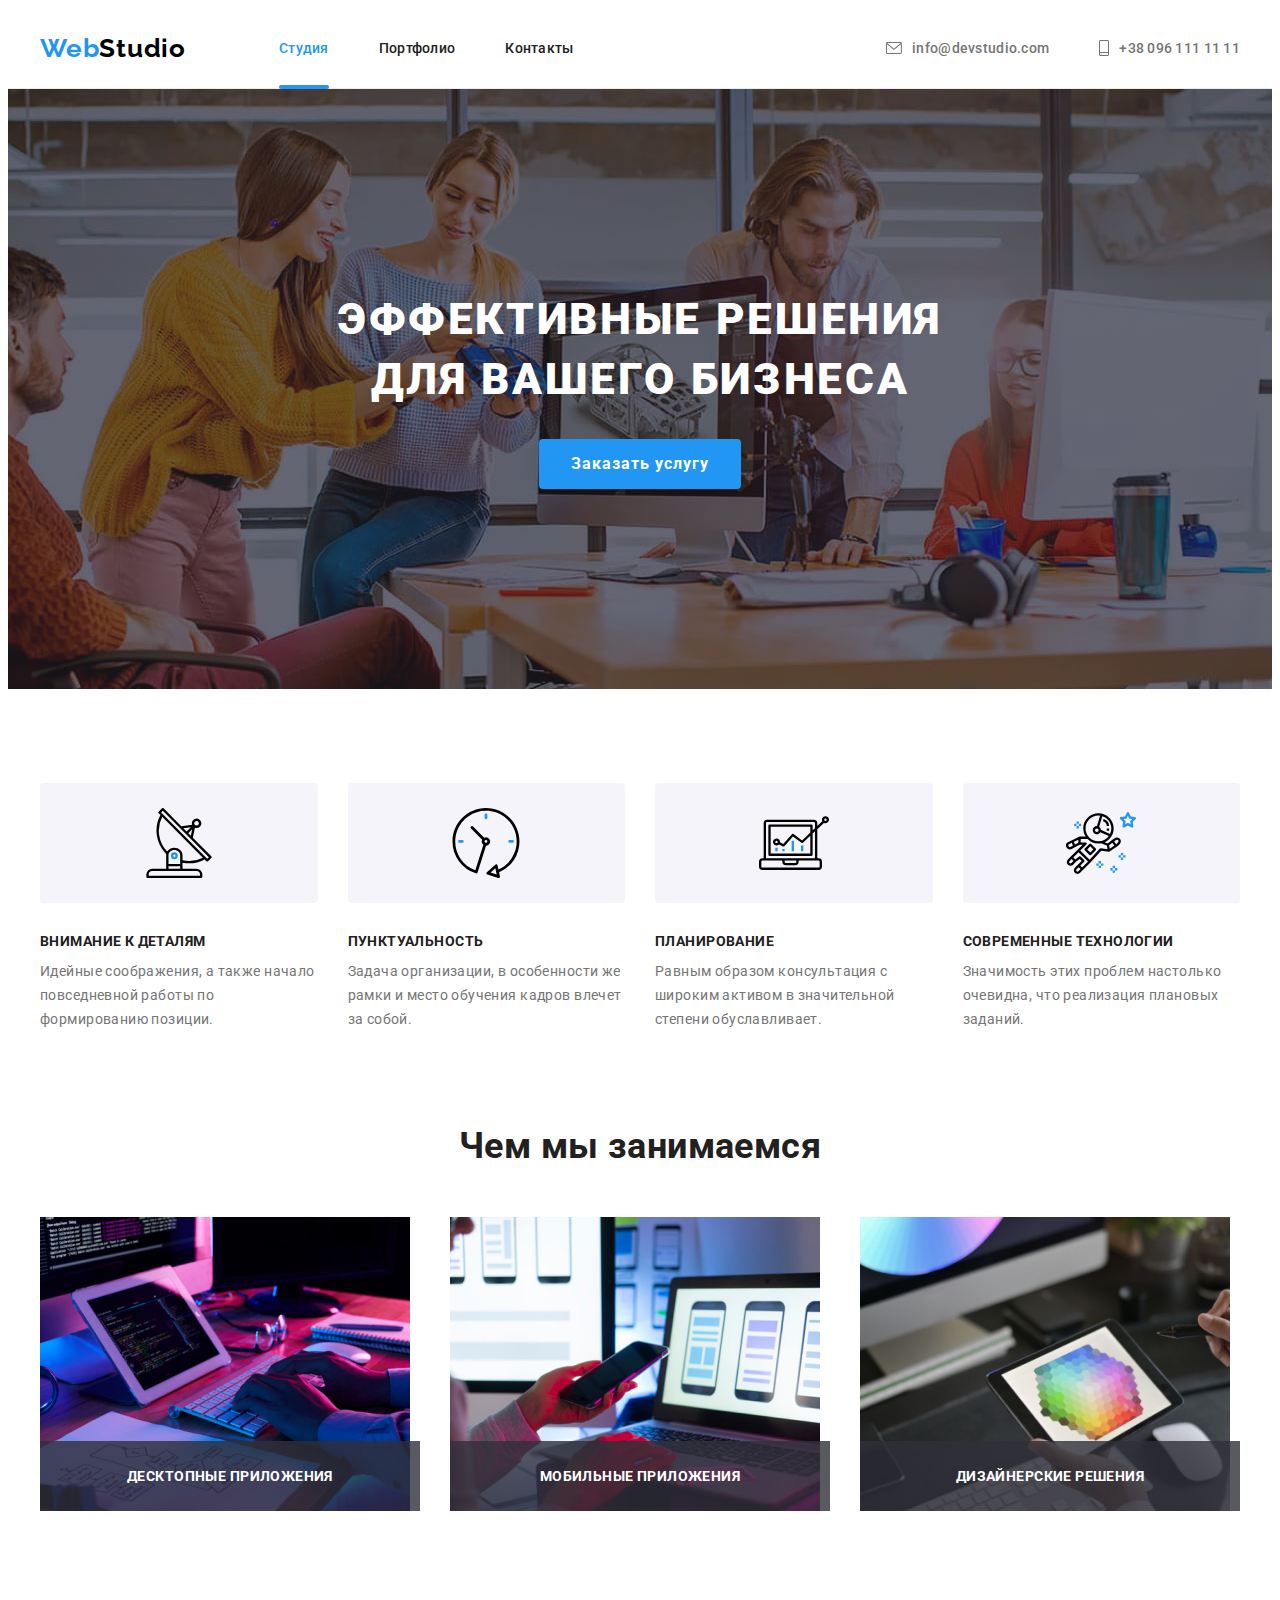
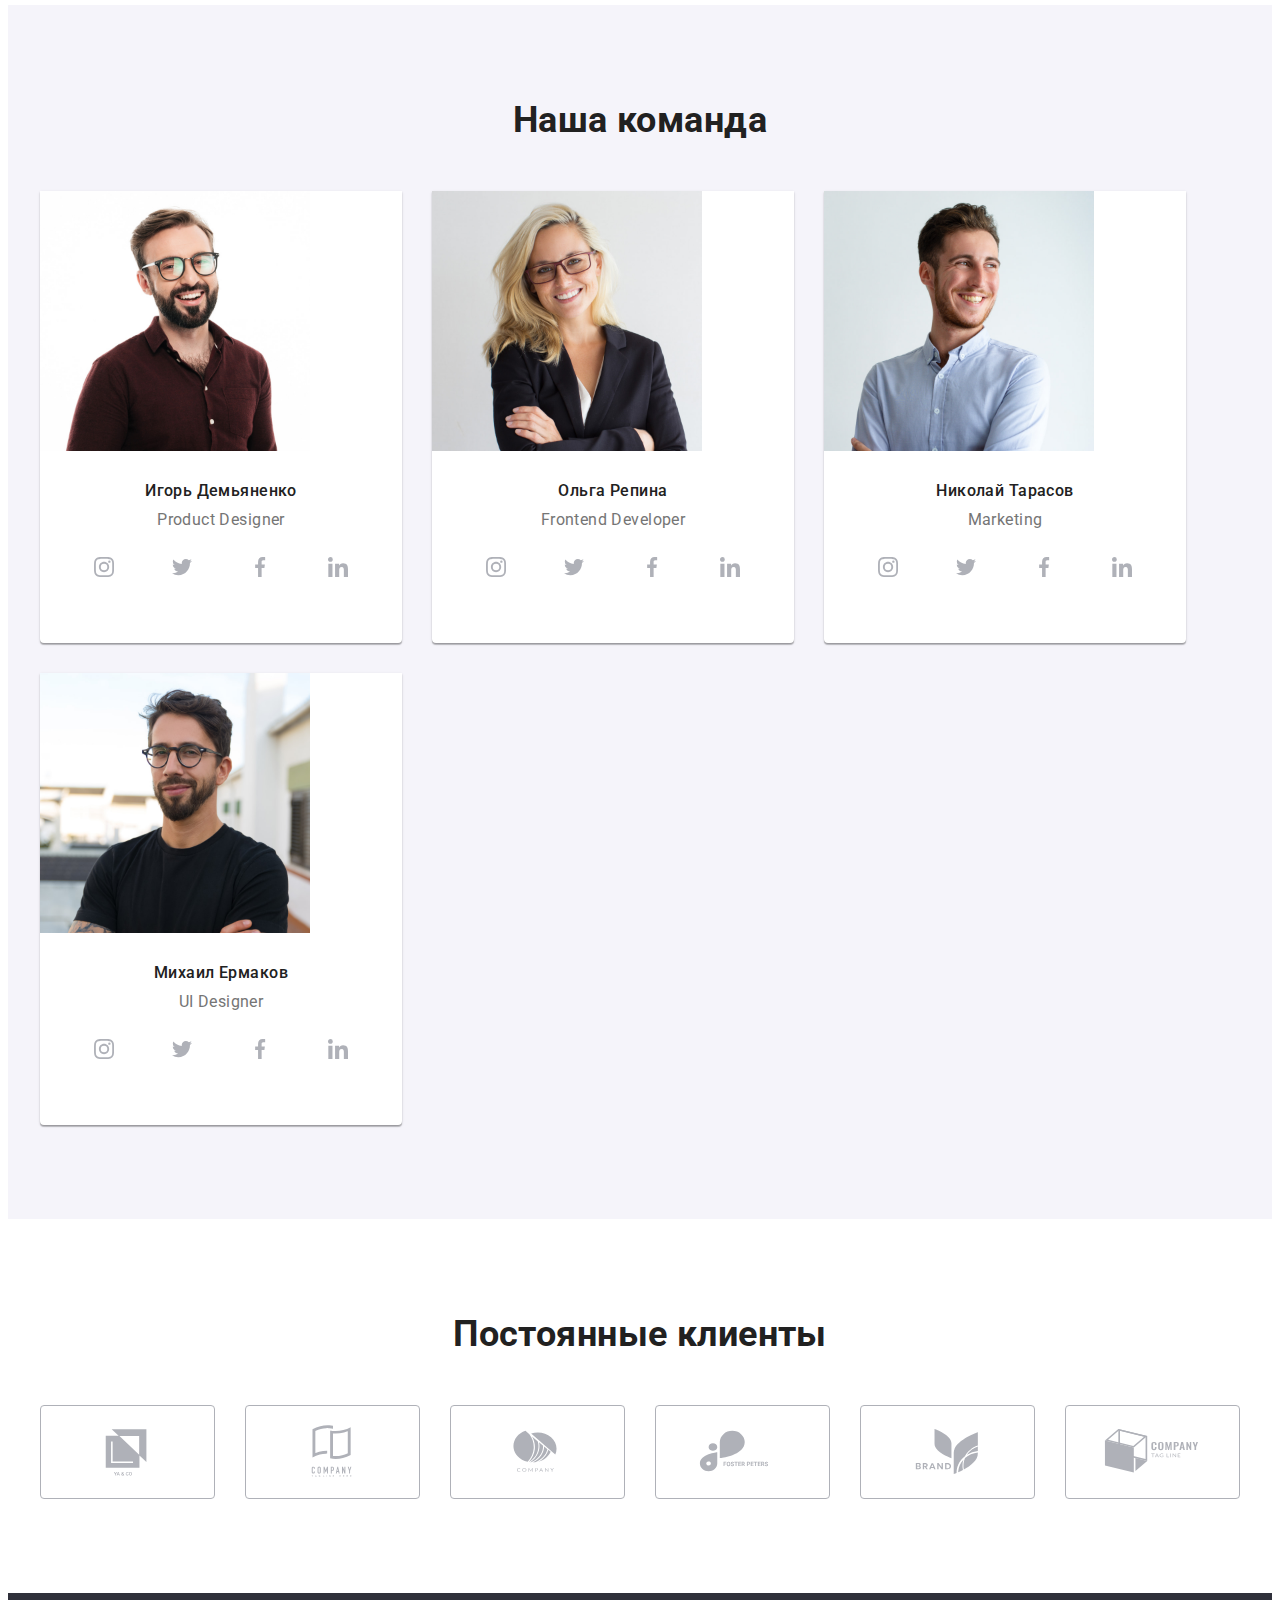
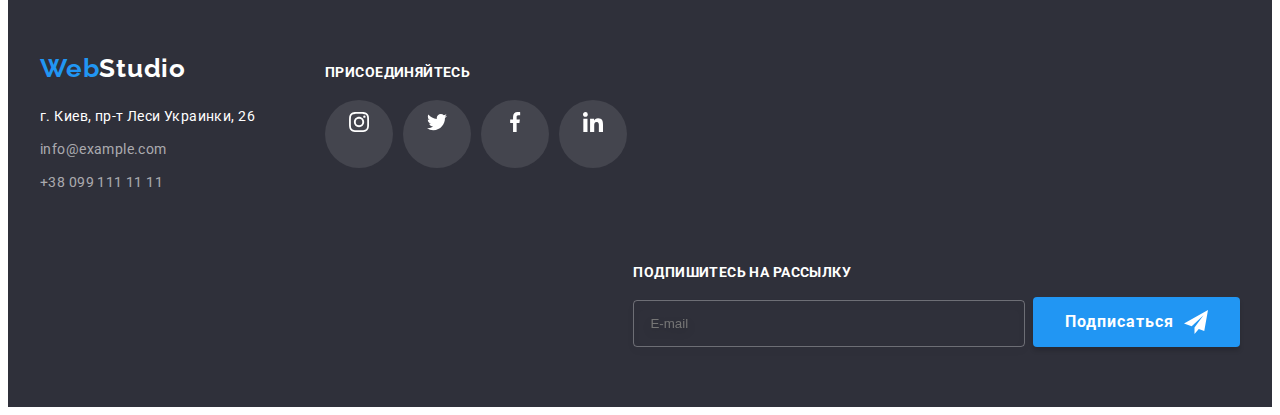
==== commit 40dff99e: "update" ====
--- a/index.html
+++ b/index.html
@@ -422,7 +422,7 @@
           <b class="footer-title">Подпишитесь на рассылку</b>
           <input type="email" class="footer-form-input" name="e-mail" placeholder="E-mail">
         </label>
-        <button type="submit" class="footer-form-btn">
+        <button type="submit" class="register-form-btn btn">
           <span class="footer-form-btn-wrap">Подписаться
             <svg width="24" height="24" class="footer-form-icon">
               <use href="./images/icons.svg#send"></use>
--- a/css/styles.css
+++ b/css/styles.css
@@ -291,7 +291,7 @@
   align-items: center;
   text-align: center;
   letter-spacing: 0.06em;
-  color: #ffffff;
+  color: var(--wh-txt-cl);
   background-color: var(--accent-txt-cl);
   box-shadow: 0px 4px 4px rgba(0, 0, 0, 0.15);
   border-radius: 4px;
@@ -554,6 +554,8 @@
 }
 
 .footer-form {
+  display: flex;
+  align-items: flex-end;
   text-align: left;
   margin-left: auto;
 }
@@ -569,25 +571,7 @@
   border-radius: 4px;
   background-color: inherit;
   margin-right: 8px;
-
-  color: var(--wh-txt-cl);
-}
-
-.footer-form-btn {
-  background-color: var(--accent-txt-cl);
-  box-shadow: 0px 4px 4px rgba(0, 0, 0, 0.15);
-  border-radius: 4px;
-  border: none;
-  padding: 10px 24px 10px 33px;
-  height: 50px;
-
-  font-weight: 700;
-  font-size: 16px;
-  line-height: calc(30 / 16);
-  text-align: center;
-  letter-spacing: 0.06em;
-  color: var(--wh-txt-cl);
-  cursor: pointer;
+  color: var(--wh-txt-cl);
 }
 
 .footer-form-btn-wrap {
@@ -827,6 +811,8 @@
   padding-left: 42px;
   outline: transparent;
   width: 100%;
+
+  transition: border-color var(--duration) var(--timing-function);
 }
 
 .register-form-message {
@@ -852,6 +838,8 @@
   top: 50%;
   transform: translateY(-50%);
   left: 12px;
+
+  transition: fill var(--duration) var(--timing-function);
 }
 
 .register-form-input:hover + .register-form-icon,
